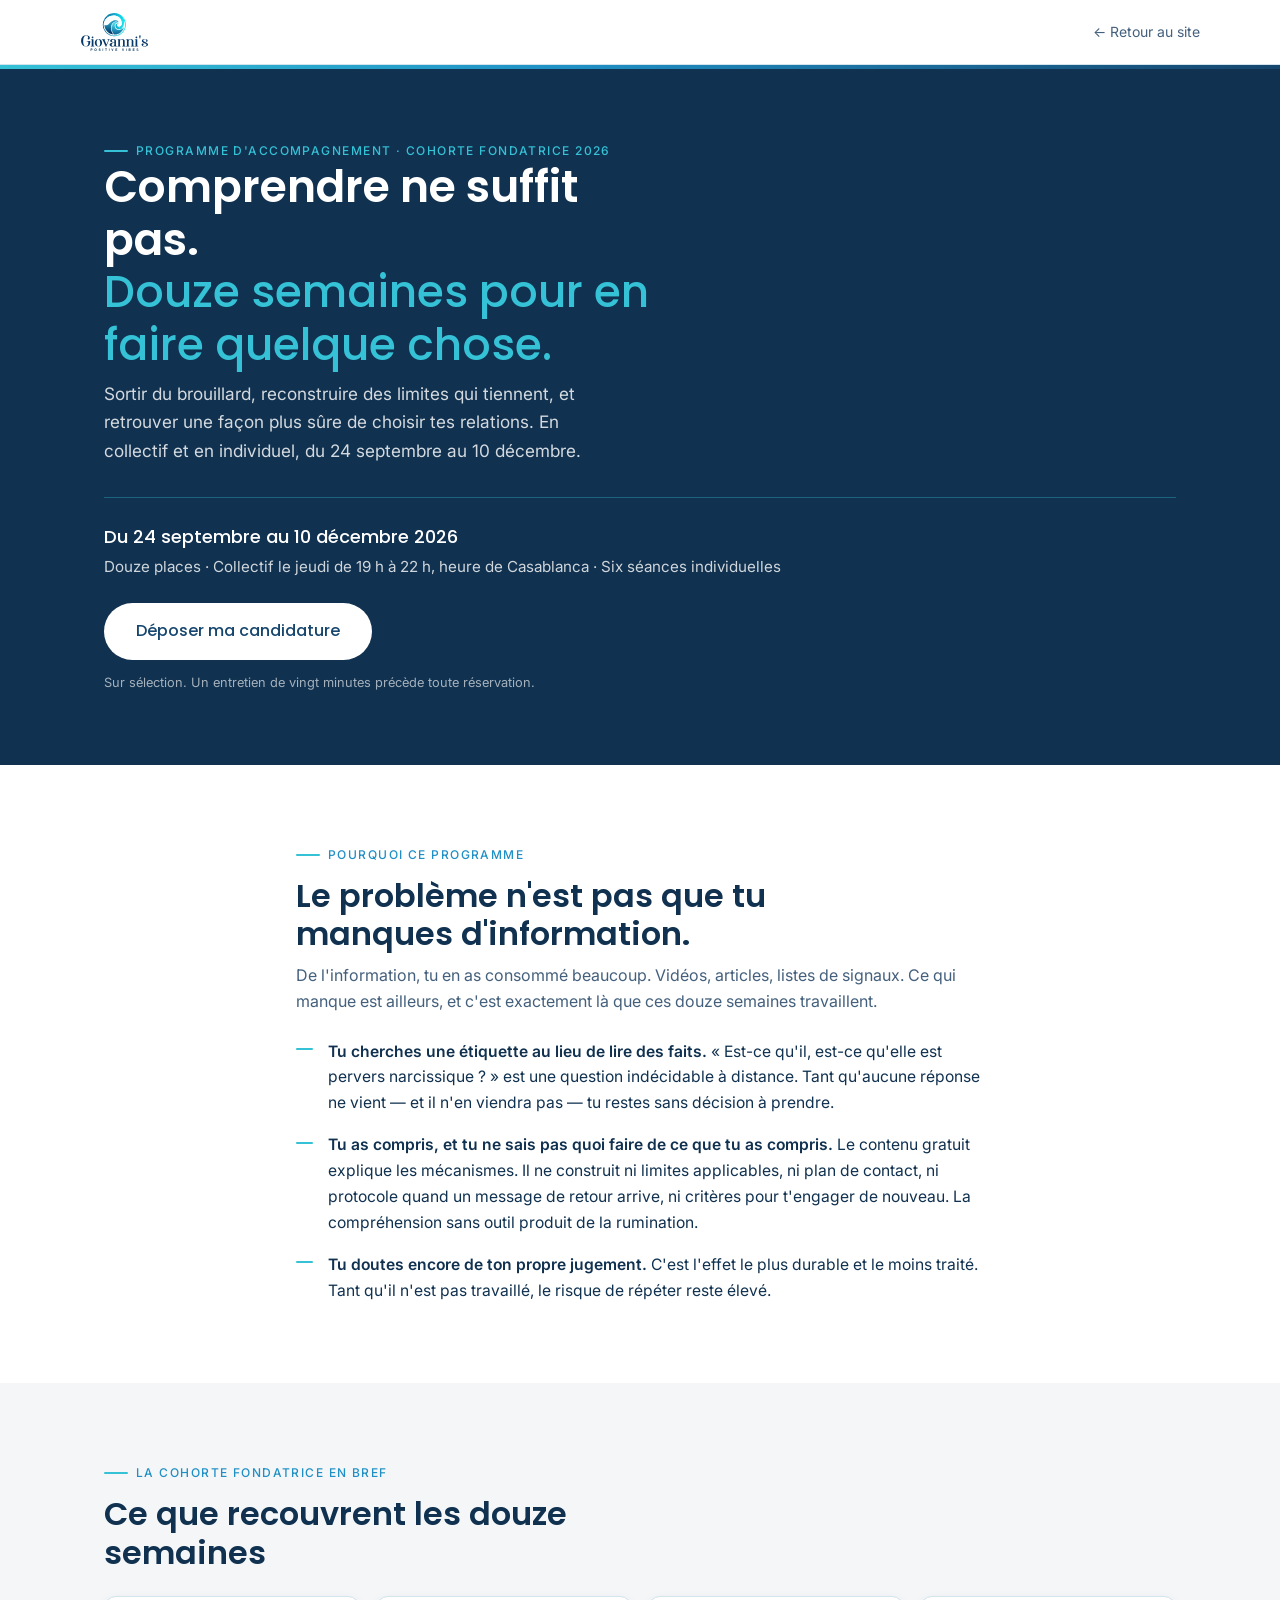
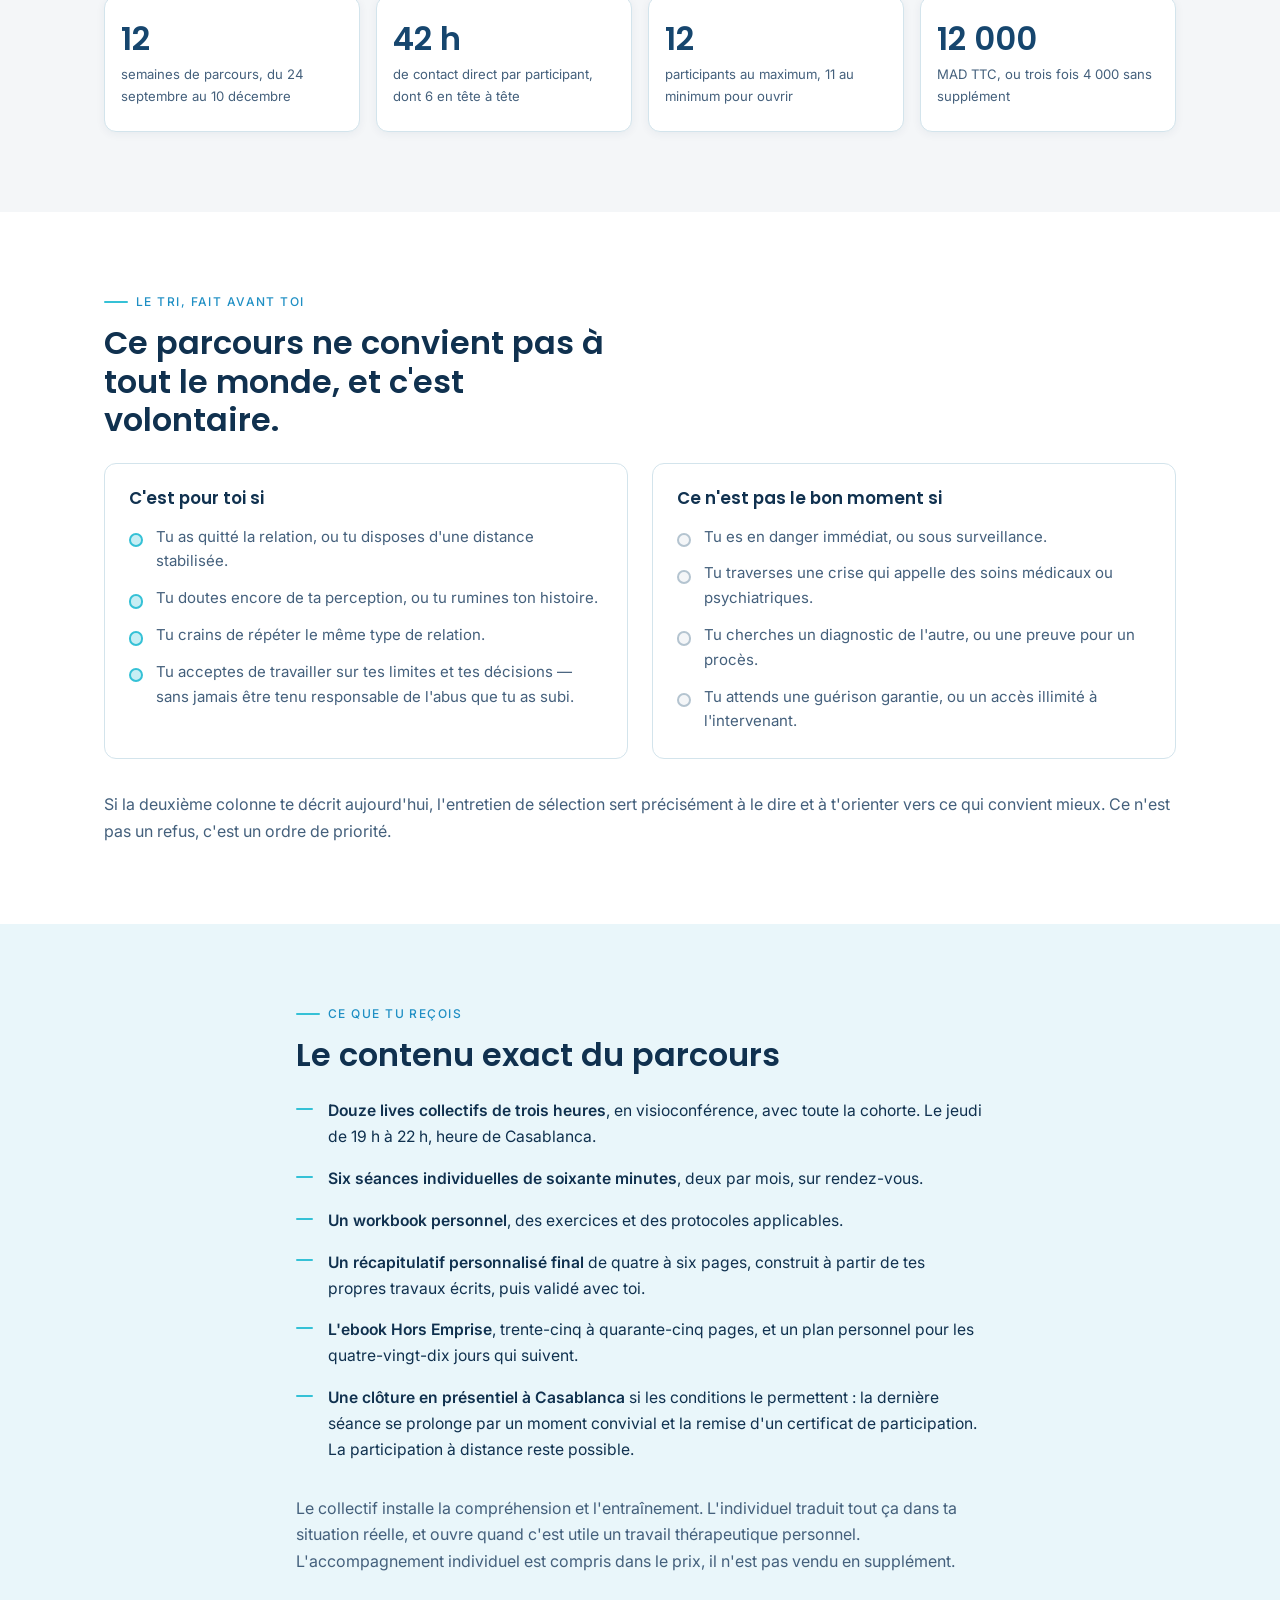
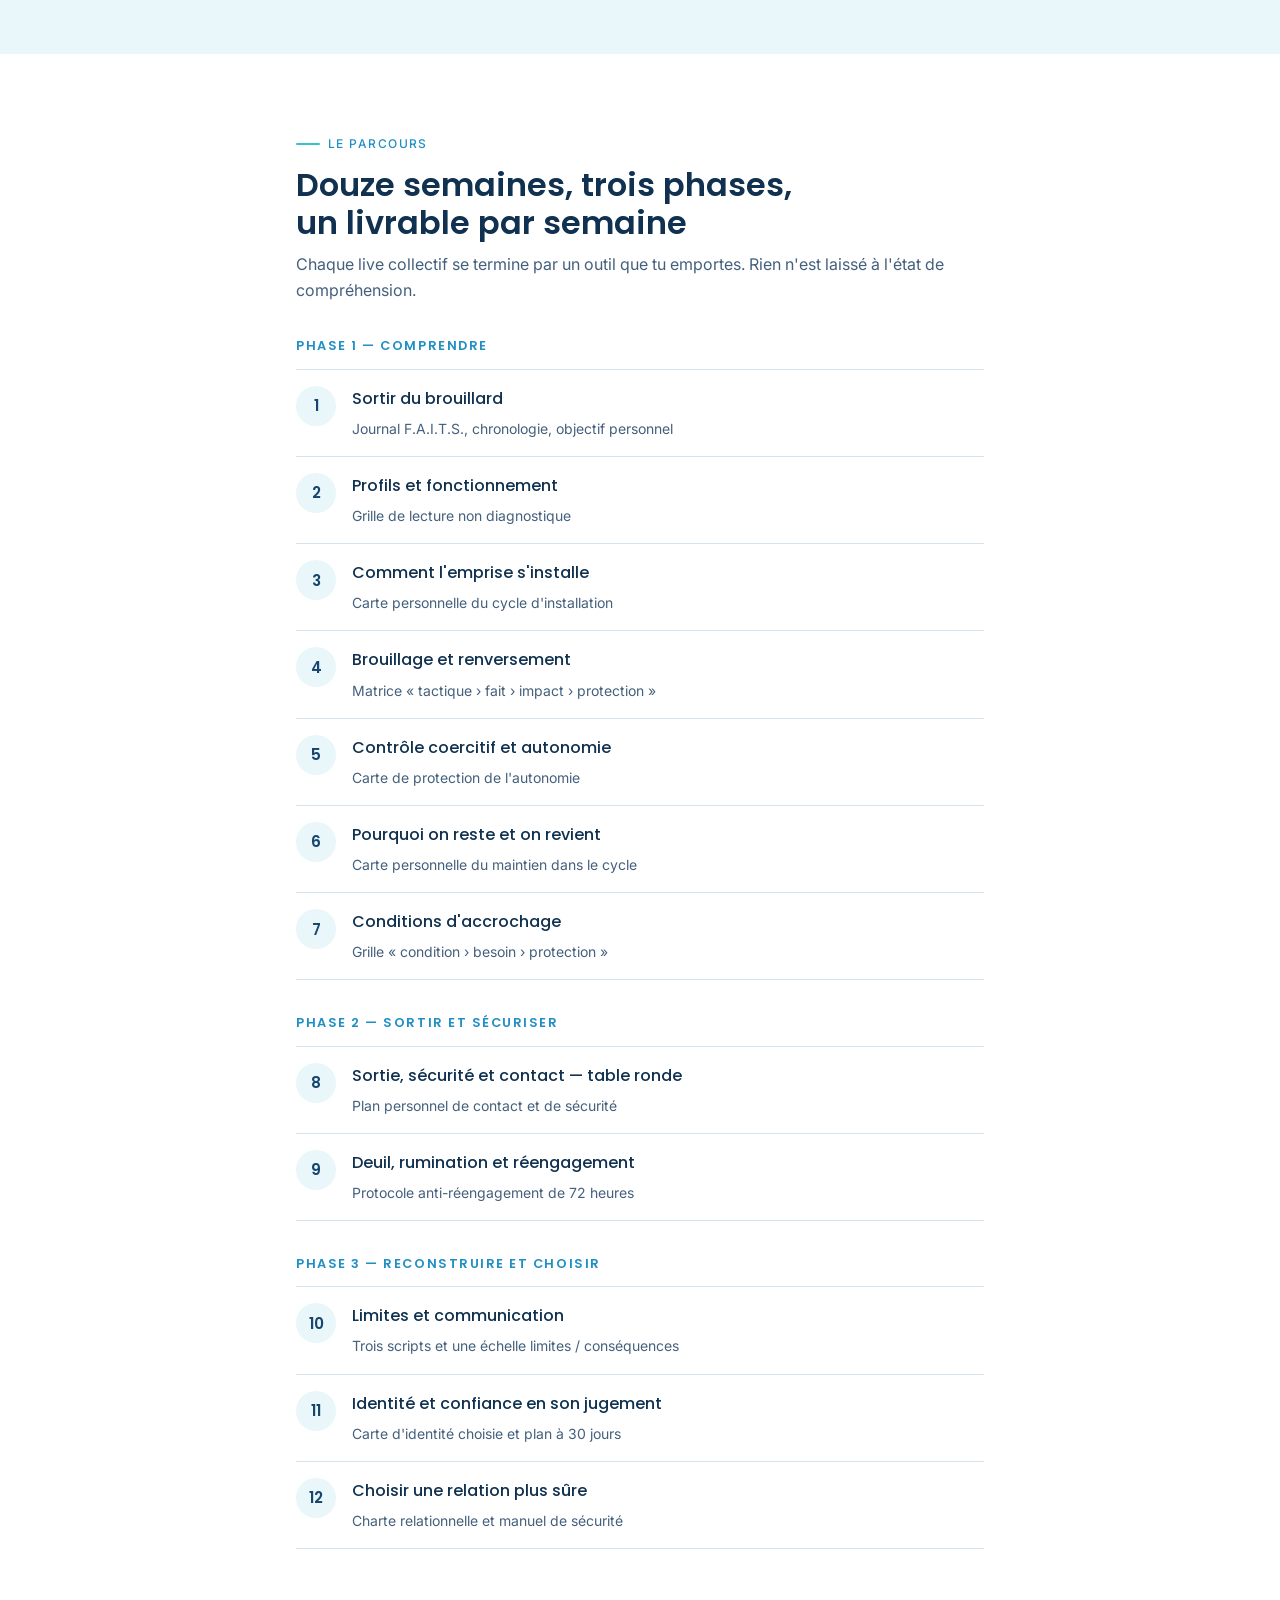
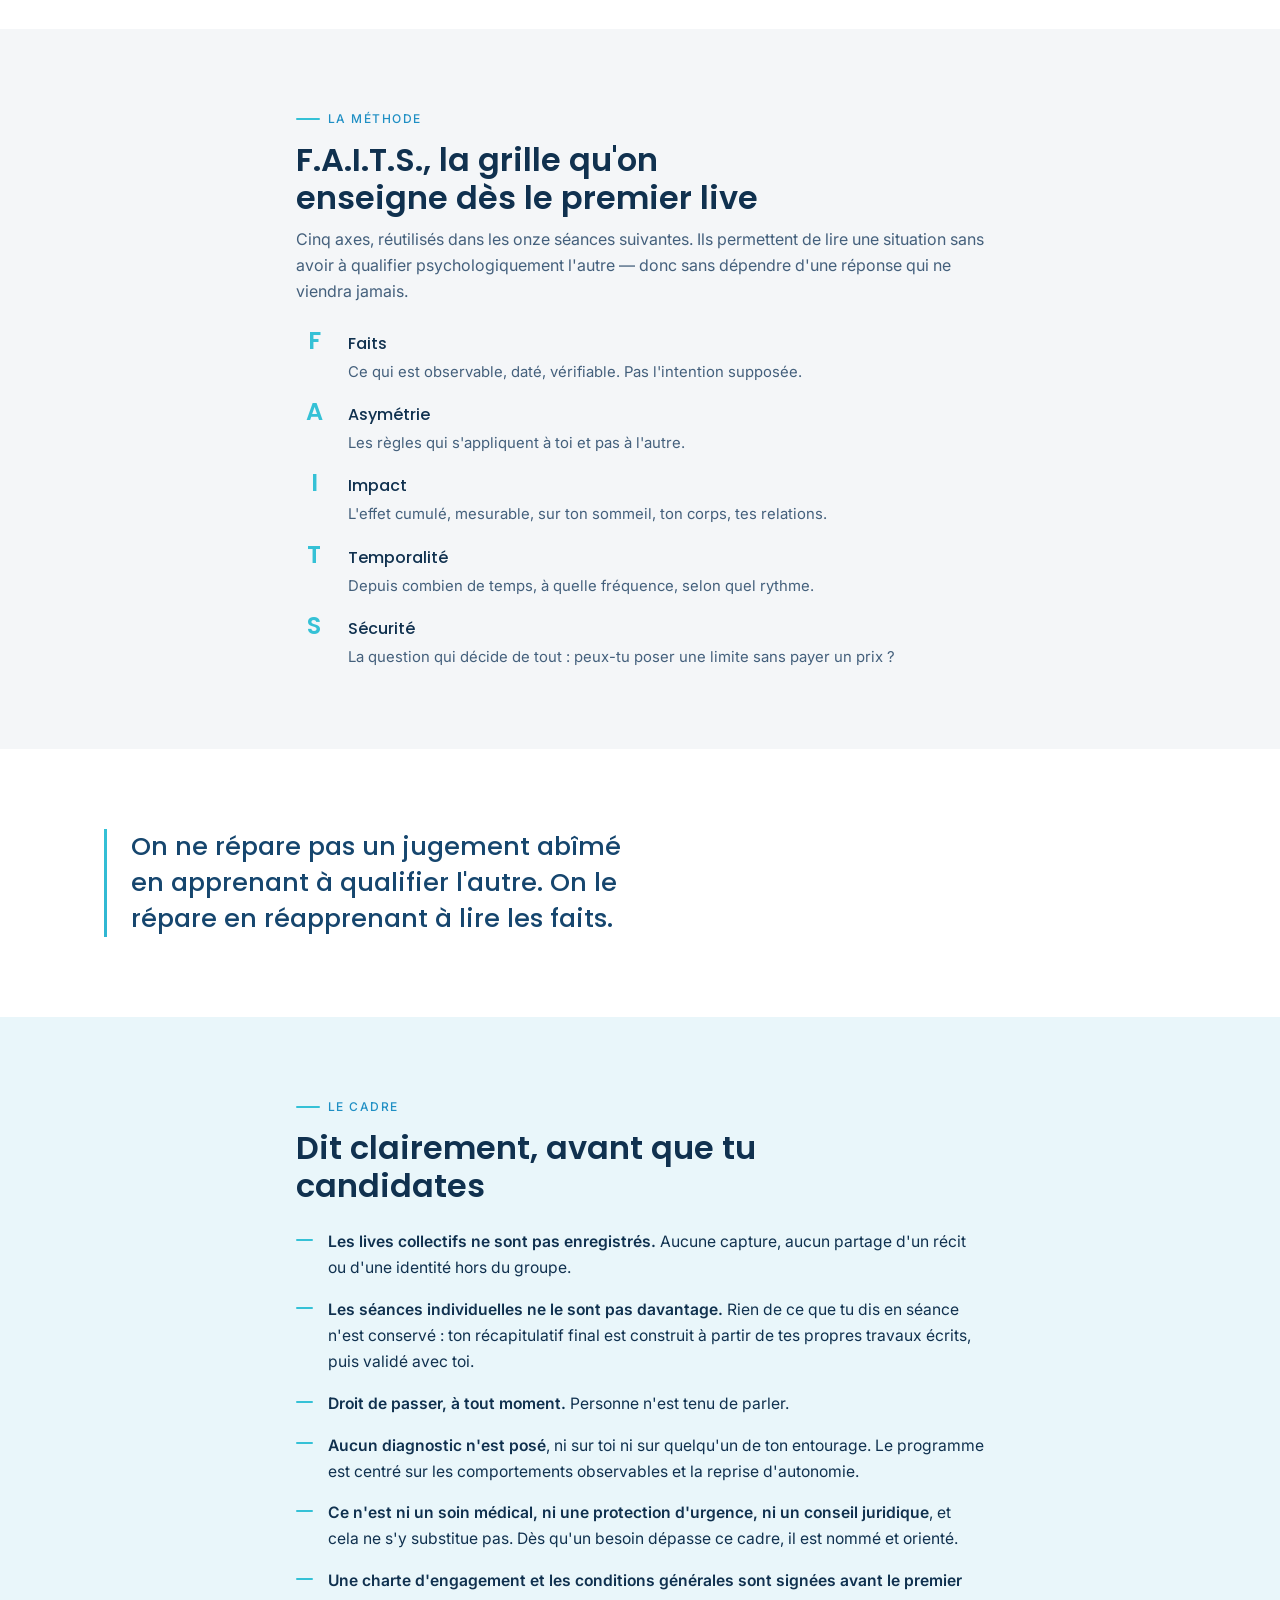
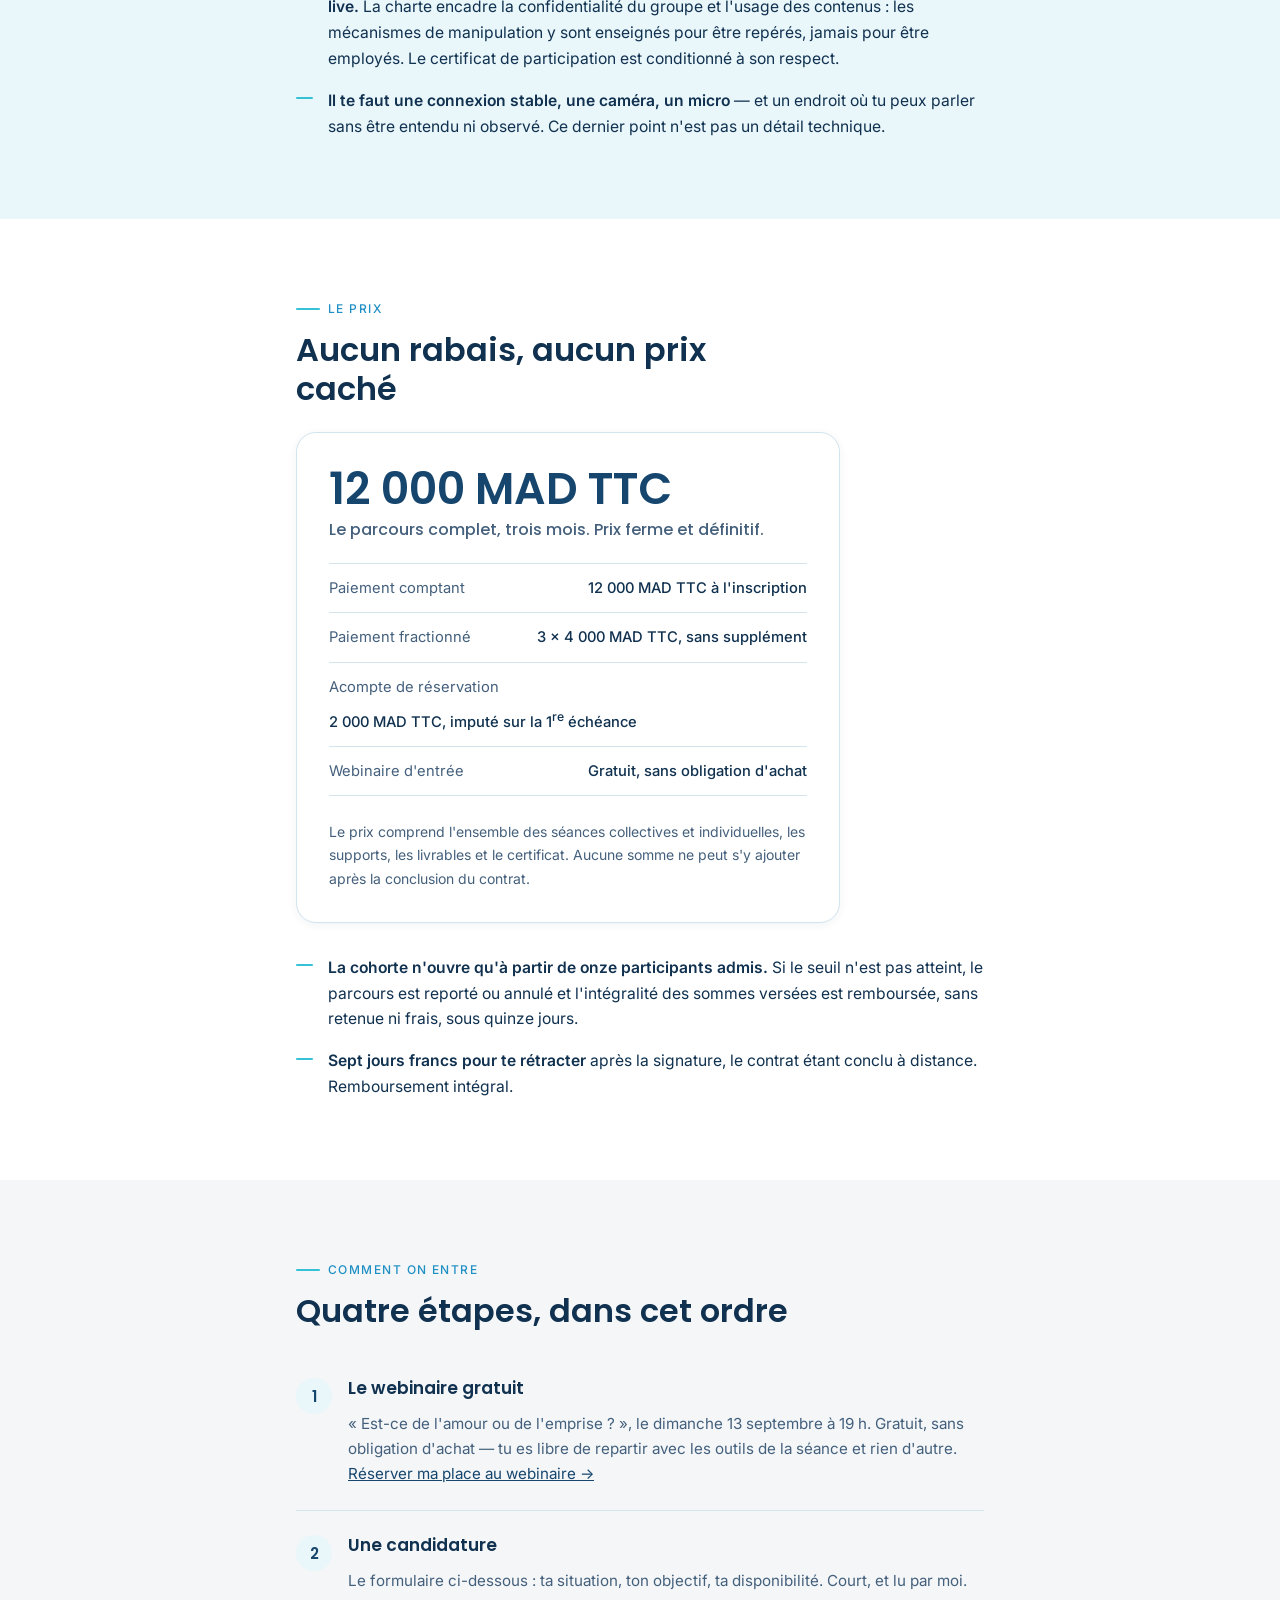
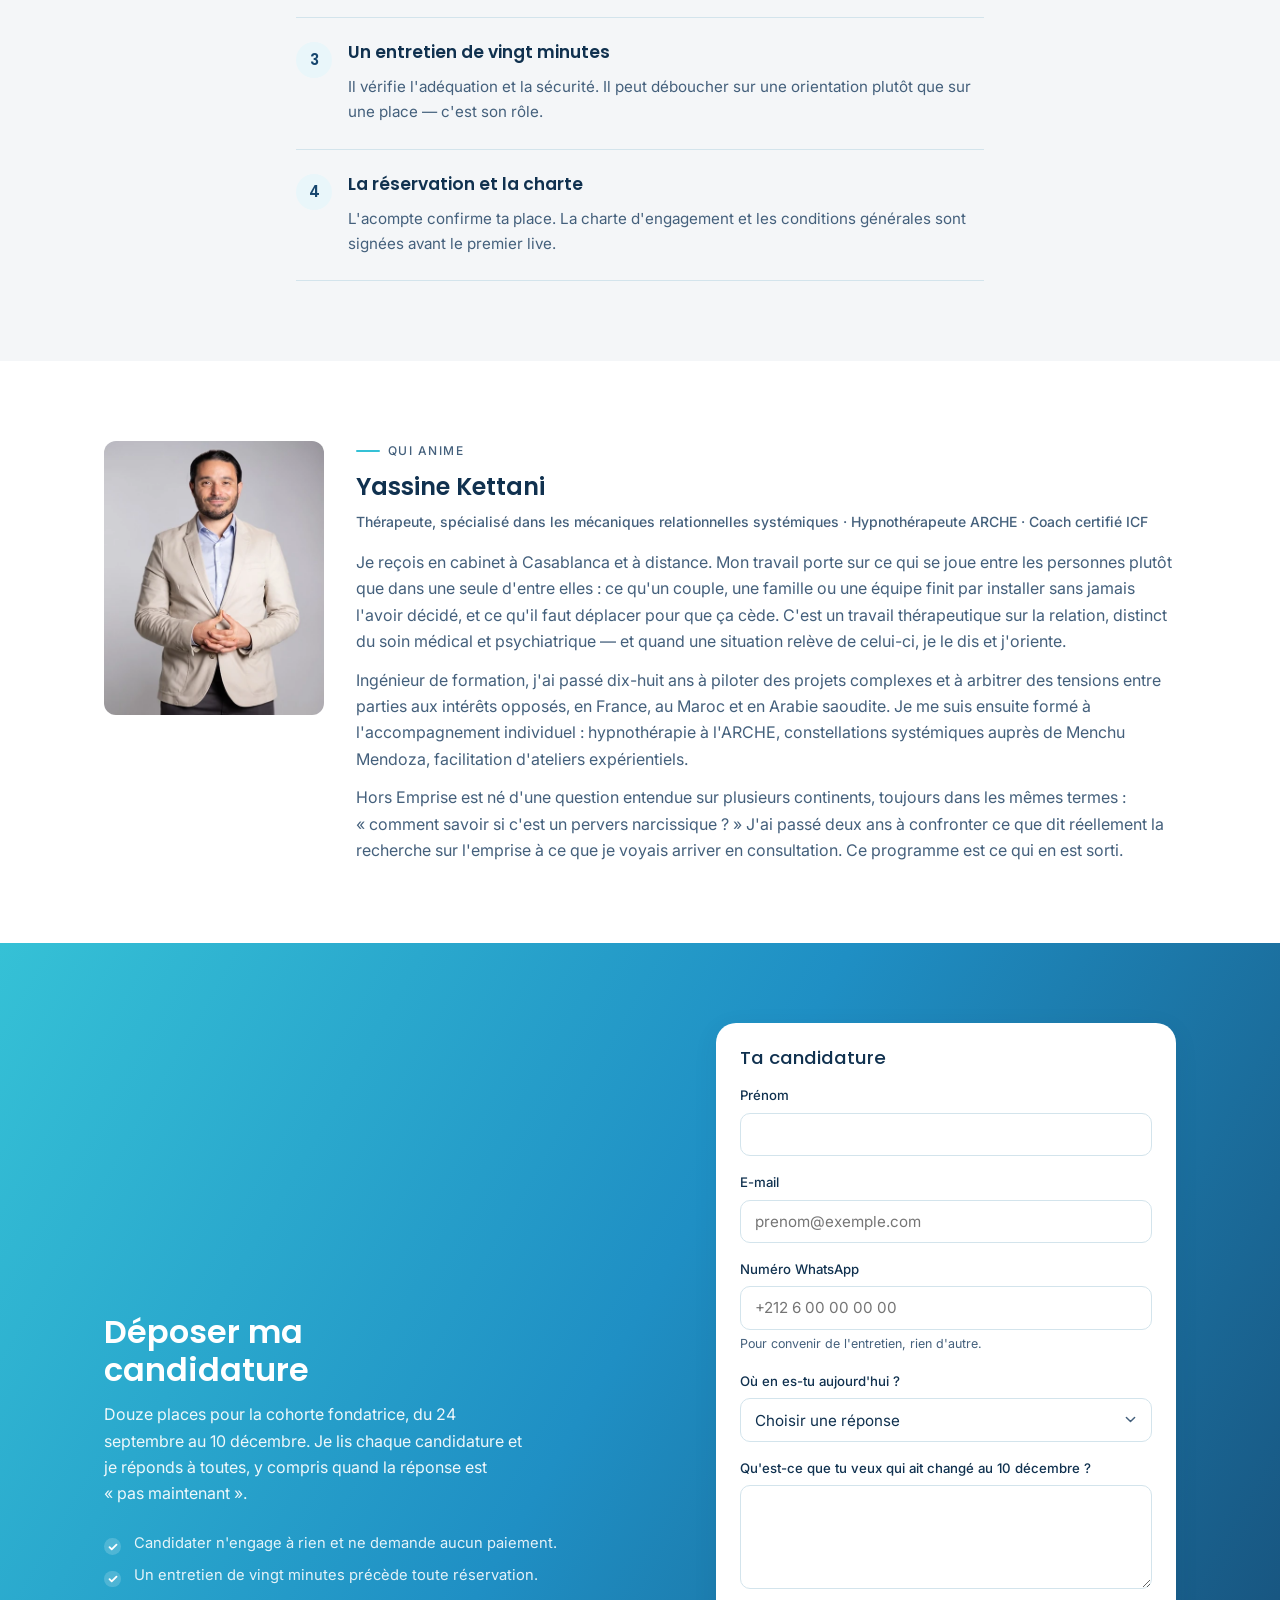
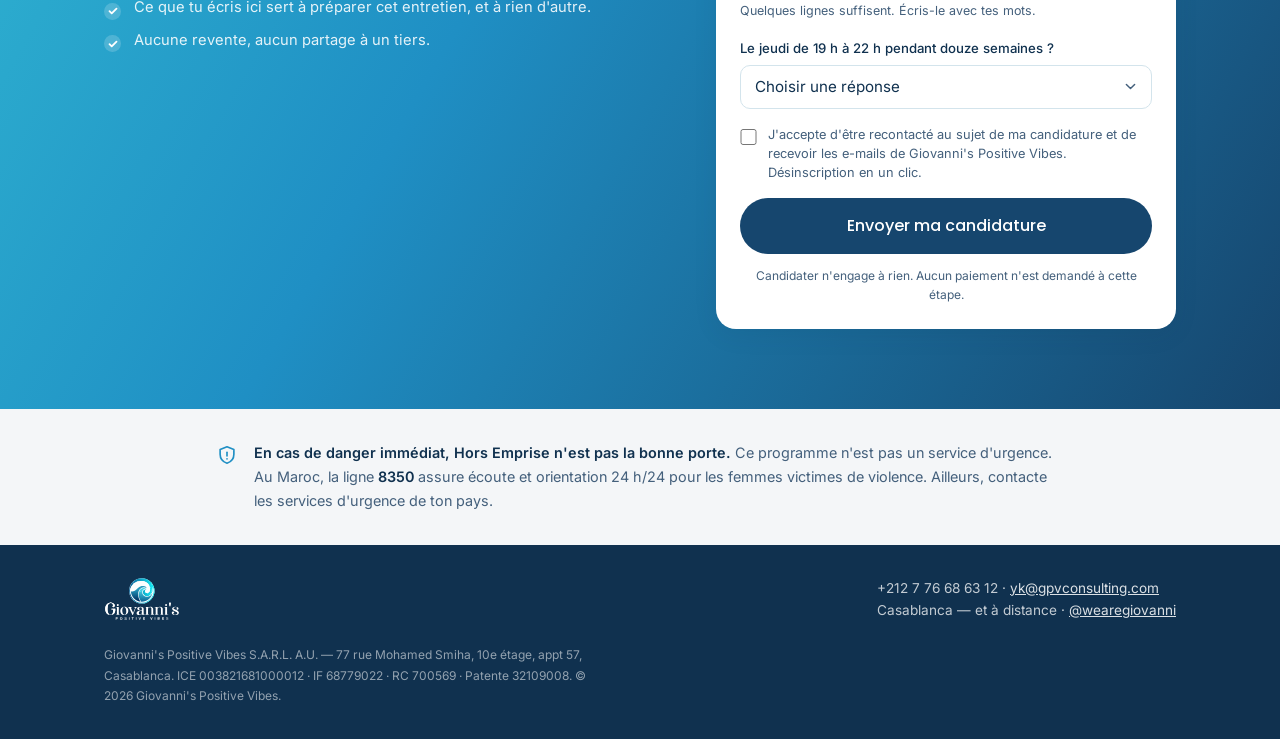
==== site/programme/index.html @ 833f7c79 "Programme « Hors Emprise » : page, candidature et accusé de réception La page /webinaire annonçait «" ====
<!doctype html>
<html lang="fr">
<head>
<meta charset="utf-8">
<meta name="viewport" content="width=device-width, initial-scale=1">
<title>Hors Emprise — Programme d'accompagnement, cohorte fondatrice 2026 · Giovanni's Positive Vibes</title>
<meta name="description" content="Douze semaines pour sortir du brouillard, reconstruire tes limites et retrouver une façon plus sûre de choisir tes relations. Du 24 septembre au 10 décembre 2026, douze places, sur candidature.">
<meta name="robots" content="index, follow">
<meta property="og:type" content="website">
<meta property="og:title" content="Hors Emprise — Programme d'accompagnement, cohorte fondatrice 2026">
<meta property="og:description" content="Douze semaines pour sortir du brouillard, reconstruire tes limites et retrouver une façon plus sûre de choisir tes relations. Douze places, sur candidature.">
<meta property="og:locale" content="fr_FR">
<link rel="icon" href="../img/logo-gpv.svg">
<link rel="preconnect" href="https://fonts.googleapis.com">
<link rel="preconnect" href="https://fonts.gstatic.com" crossorigin>
<link href="https://fonts.googleapis.com/css2?family=Inter:wght@400;500;600&family=Poppins:wght@400;500;600&display=swap" rel="stylesheet">
<link rel="stylesheet" href="../css/tokens.css">
<link rel="stylesheet" href="programme.css">
</head>
<body>

<!-- ═══════════ BARRE ═══════════ -->
<header class="barre">
  <div class="conteneur barre-int">
    <a href="../" aria-label="Giovanni's Positive Vibes — accueil"><img src="../img/logo-gpv.svg" alt="Giovanni's Positive Vibes"></a>
    <a class="retour" href="../">← Retour au site</a>
  </div>
</header>

<!-- ═══════════ HERO ═══════════ -->
<section class="hero">
  <div class="conteneur hero-int">
    <p class="kicker" style="color:var(--gpv-accent)">Programme d'accompagnement · Cohorte fondatrice 2026</p>

    <h1>
      Comprendre ne suffit pas.
      <span class="suite">Douze semaines pour en faire quelque chose.</span>
    </h1>

    <p class="accroche">Sortir du brouillard, reconstruire des limites qui tiennent, et retrouver une façon plus sûre de choisir tes relations. En collectif et en individuel, du 24&nbsp;septembre au 10&nbsp;décembre.</p>

    <div class="quand">
      <b>Du 24 septembre au 10 décembre 2026</b>
      Douze places · Collectif le jeudi de 19&nbsp;h à 22&nbsp;h, heure de Casablanca · Six séances individuelles
    </div>

    <a class="btn btn--inverse" href="#candidature">Déposer ma candidature</a>
    <p class="mention">Sur sélection. Un entretien de vingt minutes précède toute réservation.</p>
  </div>
</section>

<!-- ═══════════ LE MANQUE ═══════════ -->
<section class="section">
  <div class="conteneur mesure">
    <p class="kicker">Pourquoi ce programme</p>
    <h2>Le problème n'est pas que tu manques d'information.</h2>
    <p class="chapo">De l'information, tu en as consommé beaucoup. Vidéos, articles, listes de signaux. Ce qui manque est ailleurs, et c'est exactement là que ces douze semaines travaillent.</p>
    <ul class="cadre-liste">
      <li><strong>Tu cherches une étiquette au lieu de lire des faits.</strong> «&nbsp;Est-ce qu'il, est-ce qu'elle est pervers narcissique&nbsp;?&nbsp;» est une question indécidable à distance. Tant qu'aucune réponse ne vient — et il n'en viendra pas — tu restes sans décision à prendre.</li>
      <li><strong>Tu as compris, et tu ne sais pas quoi faire de ce que tu as compris.</strong> Le contenu gratuit explique les mécanismes. Il ne construit ni limites applicables, ni plan de contact, ni protocole quand un message de retour arrive, ni critères pour t'engager de nouveau. La compréhension sans outil produit de la rumination.</li>
      <li><strong>Tu doutes encore de ton propre jugement.</strong> C'est l'effet le plus durable et le moins traité. Tant qu'il n'est pas travaillé, le risque de répéter reste élevé.</li>
    </ul>
  </div>
</section>

<!-- ═══════════ CHIFFRES ═══════════ -->
<section class="section section--neutre">
  <div class="conteneur">
    <p class="kicker">La cohorte fondatrice en bref</p>
    <h2>Ce que recouvrent les douze semaines</h2>
    <ul class="chiffres">
      <li><b>12</b><span>semaines de parcours, du 24 septembre au 10 décembre</span></li>
      <li><b>42 h</b><span>de contact direct par participant, dont 6 en tête à tête</span></li>
      <li><b>12</b><span>participants au maximum, 11 au minimum pour ouvrir</span></li>
      <li><b>12 000</b><span>MAD TTC, ou trois fois 4 000 sans supplément</span></li>
    </ul>
  </div>
</section>

<!-- ═══════════ POUR QUI ═══════════ -->
<section class="section">
  <div class="conteneur">
    <p class="kicker">Le tri, fait avant toi</p>
    <h2>Ce parcours ne convient pas à tout le monde, et c'est volontaire.</h2>
    <div class="tri">
      <div class="tri--oui">
        <h3>C'est pour toi si</h3>
        <ul>
          <li>Tu as quitté la relation, ou tu disposes d'une distance stabilisée.</li>
          <li>Tu doutes encore de ta perception, ou tu rumines ton histoire.</li>
          <li>Tu crains de répéter le même type de relation.</li>
          <li>Tu acceptes de travailler sur tes limites et tes décisions — sans jamais être tenu responsable de l'abus que tu as subi.</li>
        </ul>
      </div>
      <div class="tri--non">
        <h3>Ce n'est pas le bon moment si</h3>
        <ul>
          <li>Tu es en danger immédiat, ou sous surveillance.</li>
          <li>Tu traverses une crise qui appelle des soins médicaux ou psychiatriques.</li>
          <li>Tu cherches un diagnostic de l'autre, ou une preuve pour un procès.</li>
          <li>Tu attends une guérison garantie, ou un accès illimité à l'intervenant.</li>
        </ul>
      </div>
    </div>
    <p class="chapo" style="margin-top:var(--gpv-e-8); margin-bottom:0">Si la deuxième colonne te décrit aujourd'hui, l'entretien de sélection sert précisément à le dire et à t'orienter vers ce qui convient mieux. Ce n'est pas un refus, c'est un ordre de priorité.</p>
  </div>
</section>

<!-- ═══════════ CE QUE TU REÇOIS ═══════════ -->
<section class="section section--doux">
  <div class="conteneur mesure">
    <p class="kicker">Ce que tu reçois</p>
    <h2>Le contenu exact du parcours</h2>
    <ul class="cadre-liste">
      <li><strong>Douze lives collectifs de trois heures</strong>, en visioconférence, avec toute la cohorte. Le jeudi de 19&nbsp;h à 22&nbsp;h, heure de Casablanca.</li>
      <li><strong>Six séances individuelles de soixante minutes</strong>, deux par mois, sur rendez-vous.</li>
      <li><strong>Un workbook personnel</strong>, des exercices et des protocoles applicables.</li>
      <li><strong>Un récapitulatif personnalisé final</strong> de quatre à six pages, construit à partir de tes propres travaux écrits, puis validé avec toi.</li>
      <li><strong>L'ebook Hors Emprise</strong>, trente-cinq à quarante-cinq pages, et un plan personnel pour les quatre-vingt-dix jours qui suivent.</li>
      <li><strong>Une clôture en présentiel à Casablanca</strong> si les conditions le permettent&nbsp;: la dernière séance se prolonge par un moment convivial et la remise d'un certificat de participation. La participation à distance reste possible.</li>
    </ul>
    <p class="chapo" style="margin-top:var(--gpv-e-8); margin-bottom:0">Le collectif installe la compréhension et l'entraînement. L'individuel traduit tout ça dans ta situation réelle, et ouvre quand c'est utile un travail thérapeutique personnel. L'accompagnement individuel est compris dans le prix, il n'est pas vendu en supplément.</p>
  </div>
</section>

<!-- ═══════════ LE PARCOURS ═══════════ -->
<section class="section">
  <div class="conteneur mesure">
    <p class="kicker">Le parcours</p>
    <h2>Douze semaines, trois phases, un livrable par semaine</h2>
    <p class="chapo">Chaque live collectif se termine par un outil que tu emportes. Rien n'est laissé à l'état de compréhension.</p>

    <p class="phase">Phase 1 — Comprendre</p>
    <ul class="semaines">
      <li><span class="num">1</span><span class="titre">Sortir du brouillard</span><span class="livrable">Journal F.A.I.T.S., chronologie, objectif personnel</span></li>
      <li><span class="num">2</span><span class="titre">Profils et fonctionnement</span><span class="livrable">Grille de lecture non diagnostique</span></li>
      <li><span class="num">3</span><span class="titre">Comment l'emprise s'installe</span><span class="livrable">Carte personnelle du cycle d'installation</span></li>
      <li><span class="num">4</span><span class="titre">Brouillage et renversement</span><span class="livrable">Matrice «&nbsp;tactique › fait › impact › protection&nbsp;»</span></li>
      <li><span class="num">5</span><span class="titre">Contrôle coercitif et autonomie</span><span class="livrable">Carte de protection de l'autonomie</span></li>
      <li><span class="num">6</span><span class="titre">Pourquoi on reste et on revient</span><span class="livrable">Carte personnelle du maintien dans le cycle</span></li>
      <li><span class="num">7</span><span class="titre">Conditions d'accrochage</span><span class="livrable">Grille «&nbsp;condition › besoin › protection&nbsp;»</span></li>
    </ul>

    <p class="phase">Phase 2 — Sortir et sécuriser</p>
    <ul class="semaines">
      <li><span class="num">8</span><span class="titre">Sortie, sécurité et contact — table ronde</span><span class="livrable">Plan personnel de contact et de sécurité</span></li>
      <li><span class="num">9</span><span class="titre">Deuil, rumination et réengagement</span><span class="livrable">Protocole anti-réengagement de 72 heures</span></li>
    </ul>

    <p class="phase">Phase 3 — Reconstruire et choisir</p>
    <ul class="semaines">
      <li><span class="num">10</span><span class="titre">Limites et communication</span><span class="livrable">Trois scripts et une échelle limites / conséquences</span></li>
      <li><span class="num">11</span><span class="titre">Identité et confiance en son jugement</span><span class="livrable">Carte d'identité choisie et plan à 30 jours</span></li>
      <li><span class="num">12</span><span class="titre">Choisir une relation plus sûre</span><span class="livrable">Charte relationnelle et manuel de sécurité</span></li>
    </ul>
  </div>
</section>

<!-- ═══════════ F.A.I.T.S. ═══════════ -->
<section class="section section--neutre">
  <div class="conteneur mesure">
    <p class="kicker">La méthode</p>
    <h2>F.A.I.T.S., la grille qu'on enseigne dès le premier live</h2>
    <p class="chapo">Cinq axes, réutilisés dans les onze séances suivantes. Ils permettent de lire une situation sans avoir à qualifier psychologiquement l'autre — donc sans dépendre d'une réponse qui ne viendra jamais.</p>
    <ul class="faits">
      <li><span class="lettre" aria-hidden="true">F</span><div><b>Faits</b><p>Ce qui est observable, daté, vérifiable. Pas l'intention supposée.</p></div></li>
      <li><span class="lettre" aria-hidden="true">A</span><div><b>Asymétrie</b><p>Les règles qui s'appliquent à toi et pas à l'autre.</p></div></li>
      <li><span class="lettre" aria-hidden="true">I</span><div><b>Impact</b><p>L'effet cumulé, mesurable, sur ton sommeil, ton corps, tes relations.</p></div></li>
      <li><span class="lettre" aria-hidden="true">T</span><div><b>Temporalité</b><p>Depuis combien de temps, à quelle fréquence, selon quel rythme.</p></div></li>
      <li><span class="lettre" aria-hidden="true">S</span><div><b>Sécurité</b><p>La question qui décide de tout&nbsp;: peux-tu poser une limite sans payer un prix&nbsp;?</p></div></li>
    </ul>
  </div>
</section>

<!-- ═══════════ CITATION ═══════════ -->
<section class="section">
  <div class="conteneur">
    <p class="citation">On ne répare pas un jugement abîmé en apprenant à qualifier l'autre. On le répare en réapprenant à lire les faits.</p>
  </div>
</section>

<!-- ═══════════ LE CADRE ═══════════ -->
<section class="section section--doux">
  <div class="conteneur mesure">
    <p class="kicker">Le cadre</p>
    <h2>Dit clairement, avant que tu candidates</h2>
    <ul class="cadre-liste">
      <li><strong>Les lives collectifs ne sont pas enregistrés.</strong> Aucune capture, aucun partage d'un récit ou d'une identité hors du groupe.</li>
      <li><strong>Les séances individuelles ne le sont pas davantage.</strong> Rien de ce que tu dis en séance n'est conservé&nbsp;: ton récapitulatif final est construit à partir de tes propres travaux écrits, puis validé avec toi.</li>
      <li><strong>Droit de passer, à tout moment.</strong> Personne n'est tenu de parler.</li>
      <li><strong>Aucun diagnostic n'est posé</strong>, ni sur toi ni sur quelqu'un de ton entourage. Le programme est centré sur les comportements observables et la reprise d'autonomie.</li>
      <li><strong>Ce n'est ni un soin médical, ni une protection d'urgence, ni un conseil juridique</strong>, et cela ne s'y substitue pas. Dès qu'un besoin dépasse ce cadre, il est nommé et orienté.</li>
      <li><strong>Une charte d'engagement et les conditions générales sont signées avant le premier live.</strong> La charte encadre la confidentialité du groupe et l'usage des contenus&nbsp;: les mécanismes de manipulation y sont enseignés pour être repérés, jamais pour être employés. Le certificat de participation est conditionné à son respect.</li>
      <li><strong>Il te faut une connexion stable, une caméra, un micro</strong> — et un endroit où tu peux parler sans être entendu ni observé. Ce dernier point n'est pas un détail technique.</li>
    </ul>
  </div>
</section>

<!-- ═══════════ PRIX ═══════════ -->
<section class="section">
  <div class="conteneur mesure">
    <p class="kicker">Le prix</p>
    <h2>Aucun rabais, aucun prix caché</h2>
    <div class="prix">
      <p class="montant">12 000 MAD TTC<span>Le parcours complet, trois mois. Prix ferme et définitif.</span></p>
      <dl>
        <div><dt>Paiement comptant</dt><dd>12 000 MAD TTC à l'inscription</dd></div>
        <div><dt>Paiement fractionné</dt><dd>3 × 4 000 MAD TTC, sans supplément</dd></div>
        <div><dt>Acompte de réservation</dt><dd>2 000 MAD TTC, imputé sur la 1<sup>re</sup> échéance</dd></div>
        <div><dt>Webinaire d'entrée</dt><dd>Gratuit, sans obligation d'achat</dd></div>
      </dl>
      <p class="apres-prix">Le prix comprend l'ensemble des séances collectives et individuelles, les supports, les livrables et le certificat. Aucune somme ne peut s'y ajouter après la conclusion du contrat.</p>
    </div>
    <ul class="cadre-liste" style="margin-top:var(--gpv-e-8)">
      <li><strong>La cohorte n'ouvre qu'à partir de onze participants admis.</strong> Si le seuil n'est pas atteint, le parcours est reporté ou annulé et l'intégralité des sommes versées est remboursée, sans retenue ni frais, sous quinze jours.</li>
      <li><strong>Sept jours francs pour te rétracter</strong> après la signature, le contrat étant conclu à distance. Remboursement intégral.</li>
    </ul>
  </div>
</section>

<!-- ═══════════ COMMENT ON ENTRE ═══════════ -->
<section class="section section--neutre">
  <div class="conteneur mesure">
    <p class="kicker">Comment on entre</p>
    <h2>Quatre étapes, dans cet ordre</h2>
    <ul class="etapes">
      <li>
        <h3>Le webinaire gratuit</h3>
        <p>«&nbsp;Est-ce de l'amour ou de l'emprise&nbsp;?&nbsp;», le dimanche 13 septembre à 19&nbsp;h. Gratuit, sans obligation d'achat — tu es libre de repartir avec les outils de la séance et rien d'autre. <a href="../webinaire/">Réserver ma place au webinaire →</a></p>
      </li>
      <li>
        <h3>Une candidature</h3>
        <p>Le formulaire ci-dessous&nbsp;: ta situation, ton objectif, ta disponibilité. Court, et lu par moi.</p>
      </li>
      <li>
        <h3>Un entretien de vingt minutes</h3>
        <p>Il vérifie l'adéquation et la sécurité. Il peut déboucher sur une orientation plutôt que sur une place — c'est son rôle.</p>
      </li>
      <li>
        <h3>La réservation et la charte</h3>
        <p>L'acompte confirme ta place. La charte d'engagement et les conditions générales sont signées avant le premier live.</p>
      </li>
    </ul>
  </div>
</section>

<!-- ═══════════ AUTEUR ═══════════ -->
<section class="section">
  <div class="conteneur auteur">
    <picture>
      <source type="image/webp" srcset="../img/fondateur.webp 1x, ../img/fondateur@2x.webp 2x">
      <img src="../img/fondateur.jpg" width="940" height="1170" alt="Portrait de Yassine Kettani, fondateur de Giovanni's Positive Vibes" loading="lazy" decoding="async">
    </picture>
    <div class="txt">
      <p class="kicker">Qui anime</p>
      <h2 style="font-size:var(--gpv-taille-h3); margin:var(--gpv-e-3) 0 0">Yassine Kettani</h2>
      <p class="role">Thérapeute, spécialisé dans les mécaniques relationnelles systémiques · Hypnothérapeute ARCHE · Coach certifié ICF</p>
      <p>Je reçois en cabinet à Casablanca et à distance. Mon travail porte sur ce qui se joue entre les personnes plutôt que dans une seule d'entre elles&nbsp;: ce qu'un couple, une famille ou une équipe finit par installer sans jamais l'avoir décidé, et ce qu'il faut déplacer pour que ça cède. C'est un travail thérapeutique sur la relation, distinct du soin médical et psychiatrique — et quand une situation relève de celui-ci, je le dis et j'oriente.</p>
      <p>Ingénieur de formation, j'ai passé dix-huit ans à piloter des projets complexes et à arbitrer des tensions entre parties aux intérêts opposés, en France, au Maroc et en Arabie saoudite. Je me suis ensuite formé à l'accompagnement individuel&nbsp;: hypnothérapie à l'ARCHE, constellations systémiques auprès de Menchu Mendoza, facilitation d'ateliers expérientiels.</p>
      <p>Hors Emprise est né d'une question entendue sur plusieurs continents, toujours dans les mêmes termes&nbsp;: «&nbsp;comment savoir si c'est un pervers narcissique&nbsp;?&nbsp;» J'ai passé deux ans à confronter ce que dit réellement la recherche sur l'emprise à ce que je voyais arriver en consultation. Ce programme est ce qui en est sorti.</p>
    </div>
  </div>
</section>

<!-- ═══════════ CANDIDATURE ═══════════ -->
<section class="section candidature" id="candidature">
  <div class="conteneur candidature-int">
    <div>
      <h2>Déposer ma candidature</h2>
      <p class="intro">Douze places pour la cohorte fondatrice, du 24 septembre au 10 décembre. Je lis chaque candidature et je réponds à toutes, y compris quand la réponse est «&nbsp;pas maintenant&nbsp;».</p>
      <ul class="rappels">
        <li>Candidater n'engage à rien et ne demande aucun paiement.</li>
        <li>Un entretien de vingt minutes précède toute réservation.</li>
        <li>Ce que tu écris ici sert à préparer cet entretien, et à rien d'autre.</li>
        <li>Aucune revente, aucun partage à un tiers.</li>
      </ul>
    </div>

    <div class="bloc-form">
      <h3>Ta candidature</h3>
      <form id="form-candidature" novalidate>
        <div class="erreur-globale" role="alert"></div>

        <div class="champ">
          <label for="prenom">Prénom</label>
          <input type="text" id="prenom" name="prenom" autocomplete="given-name" required>
          <p class="erreur-champ" data-pour="prenom"></p>
        </div>

        <div class="champ">
          <label for="email">E-mail</label>
          <input type="email" id="email" name="email" autocomplete="email" inputmode="email" placeholder="prenom@exemple.com" required>
          <p class="erreur-champ" data-pour="email"></p>
        </div>

        <div class="champ">
          <label for="whatsapp">Numéro WhatsApp</label>
          <input type="tel" id="whatsapp" name="whatsapp" autocomplete="tel" inputmode="tel" placeholder="+212 6 00 00 00 00" required>
          <p class="aide">Pour convenir de l'entretien, rien d'autre.</p>
          <p class="erreur-champ" data-pour="whatsapp"></p>
        </div>

        <div class="champ">
          <label for="situation">Où en es-tu aujourd'hui&nbsp;?</label>
          <select id="situation" name="situation" required>
            <option value="">Choisir une réponse</option>
            <option>J'ai quitté la relation récemment</option>
            <option>J'en suis sorti depuis un moment, ça reste présent</option>
            <option>Je suis encore dans la relation</option>
            <option>C'est un proche qui est concerné</option>
            <option>Je suis professionnel de l'accompagnement</option>
          </select>
          <p class="erreur-champ" data-pour="situation"></p>
        </div>

        <div class="champ">
          <label for="objectif">Qu'est-ce que tu veux qui ait changé au 10 décembre&nbsp;?</label>
          <textarea id="objectif" name="objectif" maxlength="1200" required></textarea>
          <p class="aide">Quelques lignes suffisent. Écris-le avec tes mots.</p>
          <p class="compteur" id="compteur-objectif" aria-live="polite"></p>
          <p class="erreur-champ" data-pour="objectif"></p>
        </div>

        <div class="champ">
          <label for="disponibilite">Le jeudi de 19&nbsp;h à 22&nbsp;h pendant douze semaines&nbsp;?</label>
          <select id="disponibilite" name="disponibilite" required>
            <option value="">Choisir une réponse</option>
            <option>Oui, je peux tenir ce créneau</option>
            <option>Oui, sauf une ou deux séances</option>
            <option>Je ne sais pas encore, j'en parle à l'entretien</option>
            <option>Non, ce créneau ne me convient pas</option>
          </select>
          <p class="erreur-champ" data-pour="disponibilite"></p>
        </div>

        <div class="leurre" aria-hidden="true">
          <label for="site">Ne remplissez pas ce champ</label>
          <input type="text" id="site" name="site" tabindex="-1" autocomplete="off">
        </div>

        <div class="consentement">
          <input type="checkbox" id="consentement" name="consentement" required>
          <label for="consentement">J'accepte d'être recontacté au sujet de ma candidature et de recevoir les e-mails de Giovanni's Positive Vibes. Désinscription en un clic.</label>
        </div>
        <p class="erreur-champ" data-pour="consentement"></p>

        <button type="submit" class="btn">
          <span class="rouet" aria-hidden="true"></span>
          <span class="libelle">Envoyer ma candidature</span>
        </button>
        <p class="mention-form">Candidater n'engage à rien. Aucun paiement n'est demandé à cette étape.</p>
      </form>
    </div>
  </div>
</section>

<!-- ═══════════ SÉCURITÉ ═══════════ -->
<section class="securite">
  <div class="conteneur">
    <svg width="22" height="22" viewBox="0 0 24 24" fill="none" stroke="currentColor" stroke-width="1.8" stroke-linecap="round" stroke-linejoin="round" aria-hidden="true"><path d="M12 3l7.5 3v5.2c0 4.3-3 8.3-7.5 9.8-4.5-1.5-7.5-5.5-7.5-9.8V6z"/><path d="M12 9v4"/><path d="M12 16.2v.1"/></svg>
    <p>
      <strong>En cas de danger immédiat, Hors Emprise n'est pas la bonne porte.</strong> Ce programme n'est pas un service d'urgence.
      Au Maroc, la ligne <strong>8350</strong> assure écoute et orientation 24&nbsp;h/24 pour les femmes victimes de violence.
      Ailleurs, contacte les services d'urgence de ton pays.
    </p>
  </div>
</section>

<!-- ═══════════ PIED ═══════════ -->
<footer class="pied">
  <div class="conteneur">
    <div class="pied-int">
      <img src="../img/logo-gpv-blanc.svg" alt="Giovanni's Positive Vibes">
      <div>
        +212 7 76 68 63 12 · <a href="mailto:yk@gpvconsulting.com">yk@gpvconsulting.com</a><br>
        Casablanca — et à distance · <a href="https://instagram.com/wearegiovanni">@wearegiovanni</a>
      </div>
    </div>
    <p class="legal">
      Giovanni's Positive Vibes S.A.R.L. A.U. — 77 rue Mohamed Smiha, 10e étage, appt 57, Casablanca.
      ICE 003821681000012 · IF 68779022 · RC 700569 · Patente 32109008. © 2026 Giovanni's Positive Vibes.
    </p>
  </div>
</footer>

<script>
(() => {
  'use strict';
  const POINT_API = '/api/candidature-programme';

  // Assez de chiffres pour être un numéro, sans imposer un format international.
  const TEL = /^[+()\d\s.-]{8,20}$/;
  const EMAIL = /^[^\s@]+@[^\s@]+\.[^\s@]{2,}$/;
  const OBJECTIF_MIN = 20;

  const form = document.getElementById('form-candidature');
  const compteur = document.getElementById('compteur-objectif');
  const objectif = form.objectif;

  const majCompteur = () => {
    const reste = objectif.maxLength - objectif.value.length;
    compteur.textContent = reste < 150 ? `${reste} caractères restants` : '';
  };
  objectif.addEventListener('input', majCompteur);

  const erreur = (champ, message) => {
    const cible = form.querySelector(`.erreur-champ[data-pour="${champ}"]`);
    const saisie = form.querySelector(`[name="${champ}"]`);
    if (cible) { cible.textContent = message; cible.classList.add('visible'); }
    if (saisie) saisie.setAttribute('aria-invalid', 'true');
    return false;
  };

  const nettoyer = () => {
    form.querySelectorAll('.erreur-champ').forEach(e => { e.textContent = ''; e.classList.remove('visible'); });
    form.querySelectorAll('[aria-invalid]').forEach(e => e.setAttribute('aria-invalid', 'false'));
    const globale = form.querySelector('.erreur-globale');
    globale.textContent = ''; globale.classList.remove('visible');
  };

  const erreurGlobale = (message) => {
    const globale = form.querySelector('.erreur-globale');
    globale.textContent = message; globale.classList.add('visible');
  };

  form.addEventListener('submit', async (evt) => {
    evt.preventDefault();
    if (form.classList.contains('envoi-en-cours')) return;
    nettoyer();

    const prenom = form.prenom.value.trim();
    const email = form.email.value.trim();
    const whatsapp = form.whatsapp.value.trim();
    const situation = form.situation.value;
    const texte = objectif.value.trim();
    const disponibilite = form.disponibilite.value;
    const consentement = form.consentement.checked;

    let valide = true;
    if (!prenom) valide = erreur('prenom', 'Indique ton prénom.');
    if (!EMAIL.test(email)) valide = erreur('email', 'Cette adresse e-mail semble incomplète.');
    if (!TEL.test(whatsapp)) valide = erreur('whatsapp', 'Ce numéro semble incomplet.');
    if (!situation) valide = erreur('situation', 'Choisis une réponse.');
    if (texte.length < OBJECTIF_MIN) valide = erreur('objectif', 'Quelques mots de plus : c’est ce qui prépare l’entretien.');
    if (!disponibilite) valide = erreur('disponibilite', 'Choisis une réponse.');
    if (!consentement) valide = erreur('consentement', 'Ton accord est nécessaire pour que je te recontacte.');

    if (!valide) { form.querySelector('[aria-invalid="true"]')?.focus(); return; }

    const bouton = form.querySelector('.btn');
    const libelle = bouton.querySelector('.libelle');
    bouton.disabled = true;
    form.classList.add('envoi-en-cours');
    libelle.textContent = 'Envoi…';

    try {
      const r = await fetch(POINT_API, {
        method: 'POST',
        headers: { 'Content-Type': 'application/json' },
        body: JSON.stringify({
          prenom, email, whatsapp, situation, objectif: texte, disponibilite, consentement,
          site: form.site.value,
          source: document.referrer || '',
        }),
      });
      const donnees = await r.json().catch(() => ({}));

      if (r.ok && donnees.ok) {
        location.href = donnees.mode === 'test' ? 'merci.html?mode=test' : 'merci.html';
        return;
      }

      if (donnees.champ) {
        erreur(donnees.champ, donnees.erreur || 'Cette réponse ne convient pas.');
        form.querySelector('[aria-invalid="true"]')?.focus();
      } else {
        erreurGlobale(donnees.erreur || "L'envoi n'a pas abouti. Réessaie, ou écris à yk@gpvconsulting.com.");
      }
    } catch {
      erreurGlobale("La connexion a échoué. Réessaie, ou écris à yk@gpvconsulting.com.");
    } finally {
      form.classList.remove('envoi-en-cours');
      bouton.disabled = false;
      libelle.textContent = 'Envoyer ma candidature';
    }
  });
})();
</script>

</body>
</html>
---- site/css/tokens.css ----
/* ============================================================
   GPV — Giovanni's Positive Vibes
   Design tokens · Direction « La Trajectoire » · v1.0 · juillet 2026
   Source unique de vérité : la charte (charte/index.html), le site
   et tous les gabarits (print + réseaux sociaux) consomment ces variables.
   ============================================================ */

:root {
  /* ---- Couleurs de marque (issues du logo) ------------------ */
  --gpv-turquoise: #35C1D6;
  --gpv-azur:      #1F8FC4;
  --gpv-indigo:    #16466E;
  --gpv-nuit:      #10314F;
  --gpv-ciel:      #E9F6FA;
  --gpv-perle:     #F4F6F8;
  --gpv-blanc:     #FFFFFF;

  /* ---- Rôles fonctionnels ------------------------------------ */
  --gpv-texte:             var(--gpv-nuit);
  --gpv-texte-secondaire:  #44607C;            /* AA sur blanc (6,5:1) */
  --gpv-texte-inverse:     var(--gpv-blanc);
  --gpv-fond:              var(--gpv-blanc);
  --gpv-fond-doux:         var(--gpv-ciel);
  --gpv-fond-neutre:       var(--gpv-perle);
  --gpv-fond-sombre:       var(--gpv-nuit);
  --gpv-action:            var(--gpv-indigo);  /* boutons/liens : blanc dessus = AA (9,8:1) */
  --gpv-action-survol:     var(--gpv-azur);
  --gpv-accent:            var(--gpv-turquoise); /* accent graphique — jamais pour du texte sur blanc */
  --gpv-filet:             #D3E4EC;

  /* ---- Dégradé signature (réservé aux moments clés) ---------- */
  --gpv-degrade:      linear-gradient(120deg, #35C1D6 0%, #1F8FC4 45%, #16466E 100%);
  --gpv-degrade-doux: linear-gradient(120deg, rgba(53,193,214,.14), rgba(31,143,196,.10), rgba(22,70,110,.16));

  /* ---- Typographies (2 familles maximum) --------------------- */
  --gpv-font-titres: 'Poppins', 'Segoe UI', 'Helvetica Neue', sans-serif;
  --gpv-font-texte:  'Inter', 'Helvetica Neue', Arial, sans-serif;

  --gpv-taille-h1:      clamp(2.125rem, 4vw, 2.75rem);  /* 34–44 px · Poppins 600 · lh 1.18 */
  --gpv-taille-h2:      clamp(1.625rem, 3vw, 2rem);     /* 26–32 px · Poppins 600 · lh 1.25 */
  --gpv-taille-h3:      1.5rem;                         /* 24 px · Poppins 500 · lh 1.33 */
  --gpv-taille-h4:      1.125rem;                       /* 18 px · Poppins 500 · lh 1.45 */
  --gpv-taille-texte:   1rem;                           /* 16 px · Inter 400 · lh 1.65 */
  --gpv-taille-petit:   .875rem;                        /* 14 px · Inter 400 · lh 1.6 */
  --gpv-taille-legende: .75rem;                         /* 12 px · Inter 500 · maj + espacé */
  --gpv-espacement-legende: .12em;

  /* ---- Espacements (base 4 px) ------------------------------- */
  --gpv-e-1:  .25rem;
  --gpv-e-2:  .5rem;
  --gpv-e-3:  .75rem;
  --gpv-e-4:  1rem;
  --gpv-e-6:  1.5rem;
  --gpv-e-8:  2rem;
  --gpv-e-12: 3rem;
  --gpv-e-16: 4rem;

  /* ---- Rayons et ombres --------------------------------------- */
  --gpv-rayon:        12px;
  --gpv-rayon-grand:  20px;
  --gpv-rayon-pilule: 999px;
  --gpv-ombre-carte:  0 2px 10px rgba(16, 49, 79, .06);
  --gpv-ombre-douce:  0 6px 24px rgba(16, 49, 79, .08);
}
---- site/programme/programme.css ----
/* ============================================================
   GPV — Page du programme « Hors Emprise »
   Charte « La Trajectoire » · consomme ../css/tokens.css
   Mêmes conventions que /webinaire/webinaire.css et /guide/guide.css
   (conteneur, kicker, champs, pied) : les trois pages sont jumelles.
   Ce qui n'existe que pour cette page est regroupé sous « spécifique ».
   ============================================================ */

*, *::before, *::after { margin: 0; padding: 0; box-sizing: border-box; }
html { scroll-behavior: smooth; }
body {
  font-family: var(--gpv-font-texte);
  font-size: var(--gpv-taille-texte);
  line-height: 1.65;
  color: var(--gpv-texte);
  background: var(--gpv-blanc);
  -webkit-font-smoothing: antialiased;
}
img, svg { display: block; max-width: 100%; height: auto; }
h1, h2, h3, h4 { font-family: var(--gpv-font-titres); font-weight: 600; line-height: 1.2; }
h3, h4 { font-weight: 500; }
strong { font-weight: 600; color: var(--gpv-texte); }

.conteneur { width: 100%; max-width: 1120px; margin: 0 auto; padding: 0 var(--gpv-e-6); }
/* Colonne de lecture : le contenu de cette page est long, il reste étroit. */
.mesure { max-width: 46rem; }
.section { padding: clamp(3rem, 6.5vw, 5rem) 0; }
.section--doux { background: var(--gpv-fond-doux); }
.section--neutre { background: var(--gpv-fond-neutre); }

.kicker {
  font-size: var(--gpv-taille-legende); font-weight: 500;
  letter-spacing: var(--gpv-espacement-legende); text-transform: uppercase;
  color: var(--gpv-azur); display: flex; align-items: center; gap: var(--gpv-e-2);
}
.kicker::before { content: ''; width: 24px; height: 2px; background: var(--gpv-accent); border-radius: 2px; }
.section h2 { font-size: var(--gpv-taille-h2); margin: var(--gpv-e-3) 0 var(--gpv-e-6); max-width: 24ch; }
.chapo { color: var(--gpv-texte-secondaire); margin-top: calc(var(--gpv-e-6) * -1 + var(--gpv-e-2)); margin-bottom: var(--gpv-e-6); }

/* ---------- barre ---------- */
.barre {
  border-bottom: 1px solid var(--gpv-filet); background: rgba(255,255,255,.94);
  backdrop-filter: blur(8px); position: sticky; top: 0; z-index: 60;
}
.barre-int { display: flex; align-items: center; justify-content: space-between; gap: var(--gpv-e-4); padding: var(--gpv-e-3) 0; }
.barre img { height: 40px; width: auto; }
.barre .retour { font-size: .875rem; color: var(--gpv-texte-secondaire); text-decoration: none; }
.barre .retour:hover { color: var(--gpv-indigo); }

/* ---------- boutons ---------- */
.btn {
  display: inline-flex; align-items: center; justify-content: center; gap: .6rem;
  font-family: var(--gpv-font-titres); font-weight: 500; font-size: 1rem;
  padding: .95rem 2rem; border: 0; border-radius: var(--gpv-rayon-pilule);
  background: var(--gpv-action); color: var(--gpv-blanc); text-decoration: none;
  cursor: pointer; transition: background .18s, transform .18s;
}
.btn:hover:not(:disabled) { background: var(--gpv-action-survol); transform: translateY(-1px); }
.btn:disabled { opacity: .62; cursor: not-allowed; transform: none; }
/* Sur fond nuit ou dégradé, le CTA s'inverse : l'indigo y disparaîtrait. */
.btn--inverse { background: var(--gpv-blanc); color: var(--gpv-indigo); }
.btn--inverse:hover:not(:disabled) { background: var(--gpv-fond-doux); color: var(--gpv-indigo); }

/* ---------- hero ---------- */
.hero { background: var(--gpv-fond-sombre); color: var(--gpv-blanc); position: relative; }
.hero::before { content: ''; display: block; height: 4px; background: var(--gpv-degrade); }
/* padding-block, et non le raccourci `padding` : cet élément porte aussi
   .conteneur, dont les marges latérales seraient écrasées. */
.hero-int { padding-block: clamp(2.5rem, 6vw, 4.5rem) clamp(3rem, 6vw, 4.5rem); }
.hero h1 {
  font-size: clamp(1.95rem, 4.4vw, 2.75rem); color: var(--gpv-blanc);
  max-width: 20ch; margin-bottom: var(--gpv-e-2);
}
.hero h1 .suite { display: block; color: var(--gpv-accent); font-weight: 500; }
.hero .accroche { font-size: 1.075rem; color: rgba(255,255,255,.82); max-width: 44ch; }
.quand {
  margin-top: var(--gpv-e-8); padding-top: var(--gpv-e-6);
  border-top: 1px solid rgba(53,193,214,.35);
  font-size: .95rem; color: rgba(255,255,255,.8);
}
.quand b { display: block; font-family: var(--gpv-font-titres); font-weight: 500; font-size: 1.125rem; color: var(--gpv-blanc); margin-bottom: .15rem; }
.hero .btn { margin-top: var(--gpv-e-6); }
.hero .mention { margin-top: var(--gpv-e-3); font-size: .8rem; color: rgba(255,255,255,.62); }

/* ---------- cadre ---------- */
.cadre-liste { list-style: none; display: grid; gap: var(--gpv-e-4); }
.cadre-liste li { position: relative; padding-left: 2rem; font-size: .98rem; }
.cadre-liste li::before {
  content: ''; position: absolute; left: 0; top: .62em;
  width: 1.05rem; height: 2px; border-radius: 2px; background: var(--gpv-accent);
}

/* ---------- citation ---------- */
.citation {
  border-left: 3px solid transparent;
  border-image: var(--gpv-degrade) 1;
  padding-left: var(--gpv-e-6); max-width: 34rem;
  font-family: var(--gpv-font-titres); font-weight: 500; line-height: 1.4;
  font-size: clamp(1.25rem, 3.2vw, 1.6rem); color: var(--gpv-indigo);
}

/* ---------- auteur ---------- */
.auteur { display: grid; grid-template-columns: 220px 1fr; gap: var(--gpv-e-8); align-items: start; }
.auteur img { width: 100%; border-radius: var(--gpv-rayon); }
.auteur .role { font-size: .875rem; font-weight: 500; color: var(--gpv-azur); margin: var(--gpv-e-2) 0 var(--gpv-e-4); }
.auteur p + p { margin-top: var(--gpv-e-3); }
.auteur .txt p { color: var(--gpv-texte-secondaire); }

/* ═══════════ SPÉCIFIQUE À CETTE PAGE ═══════════ */

/* ---------- les quatre chiffres ---------- */
.chiffres { list-style: none; display: grid; grid-template-columns: repeat(4, 1fr); gap: var(--gpv-e-4); }
.chiffres li {
  background: var(--gpv-blanc); border: 1px solid var(--gpv-filet);
  border-radius: var(--gpv-rayon); padding: var(--gpv-e-6) var(--gpv-e-4);
  box-shadow: var(--gpv-ombre-carte);
}
.chiffres b {
  display: block; font-family: var(--gpv-font-titres); font-weight: 600;
  font-size: clamp(1.5rem, 3.6vw, 2rem); line-height: 1.1; color: var(--gpv-indigo);
}
.chiffres span { display: block; margin-top: var(--gpv-e-2); font-size: .82rem; color: var(--gpv-texte-secondaire); }

/* ---------- deux colonnes « pour toi / pas maintenant » ---------- */
.tri { display: grid; grid-template-columns: 1fr 1fr; gap: var(--gpv-e-6); }
.tri > div {
  border-radius: var(--gpv-rayon); padding: var(--gpv-e-6);
  border: 1px solid var(--gpv-filet); background: var(--gpv-blanc);
}
.tri h3 { font-size: 1.05rem; font-weight: 600; margin-bottom: var(--gpv-e-4); }
.tri ul { list-style: none; display: grid; gap: var(--gpv-e-3); }
.tri li { position: relative; padding-left: 1.7rem; font-size: .94rem; color: var(--gpv-texte-secondaire); }
.tri li::before {
  content: ''; position: absolute; left: 0; top: .55em;
  width: .9rem; height: .9rem; border-radius: 50%;
}
/* Le turquoise ne porte jamais de texte, mais il porte une pastille. */
.tri--oui li::before { background: rgba(53,193,214,.28); border: 2px solid var(--gpv-accent); }
.tri--non li::before { background: var(--gpv-fond-neutre); border: 2px solid #B4C4D0; }

/* ---------- le parcours en douze semaines ---------- */
.phase {
  font-family: var(--gpv-font-titres); font-weight: 600; font-size: .8rem;
  letter-spacing: var(--gpv-espacement-legende); text-transform: uppercase;
  color: var(--gpv-azur); margin: var(--gpv-e-8) 0 var(--gpv-e-3);
}
.phase:first-of-type { margin-top: var(--gpv-e-6); }
.semaines { list-style: none; display: grid; }
.semaines li {
  display: grid; grid-template-columns: 2.5rem 1fr; gap: .3rem var(--gpv-e-4);
  padding: var(--gpv-e-4) 0; border-bottom: 1px solid var(--gpv-filet);
}
.semaines li:first-child { border-top: 1px solid var(--gpv-filet); }
.semaines .num {
  grid-row: 1 / span 2; align-self: start;
  font-family: var(--gpv-font-titres); font-weight: 600; font-size: .95rem;
  color: var(--gpv-indigo); background: var(--gpv-fond-doux);
  width: 2.5rem; height: 2.5rem; border-radius: 50%; display: grid; place-items: center;
}
.semaines .titre { font-family: var(--gpv-font-titres); font-weight: 500; font-size: 1rem; align-self: center; }
.semaines .livrable { font-size: .875rem; color: var(--gpv-texte-secondaire); }

/* ---------- la méthode F.A.I.T.S. ---------- */
.faits { list-style: none; display: grid; gap: var(--gpv-e-4); margin-top: var(--gpv-e-6); }
.faits li { display: grid; grid-template-columns: 2.25rem 1fr; gap: var(--gpv-e-4); align-items: baseline; }
.faits .lettre {
  font-family: var(--gpv-font-titres); font-weight: 600; font-size: 1.5rem;
  color: var(--gpv-accent); line-height: 1; text-align: center;
}
.faits b { display: block; font-family: var(--gpv-font-titres); font-weight: 500; font-size: 1rem; color: var(--gpv-texte); }
.faits p { font-size: .93rem; color: var(--gpv-texte-secondaire); margin-top: .15rem; }

/* ---------- le prix ---------- */
.prix {
  background: var(--gpv-blanc); border: 1px solid var(--gpv-filet);
  border-radius: var(--gpv-rayon-grand); padding: var(--gpv-e-8);
  box-shadow: var(--gpv-ombre-carte); max-width: 34rem;
}
.prix .montant {
  font-family: var(--gpv-font-titres); font-weight: 600;
  font-size: clamp(2rem, 5vw, 2.75rem); line-height: 1.1; color: var(--gpv-indigo);
}
.prix .montant span { font-size: 1rem; font-weight: 500; color: var(--gpv-texte-secondaire); display: block; margin-top: var(--gpv-e-2); }
.prix dl { margin-top: var(--gpv-e-6); border-top: 1px solid var(--gpv-filet); }
.prix div { display: flex; flex-wrap: wrap; gap: var(--gpv-e-2) var(--gpv-e-4); justify-content: space-between; padding: var(--gpv-e-3) 0; border-bottom: 1px solid var(--gpv-filet); }
.prix dt { font-size: .92rem; color: var(--gpv-texte-secondaire); }
.prix dd { font-size: .92rem; font-weight: 500; text-align: right; }
.prix .apres-prix { margin-top: var(--gpv-e-6); font-size: .875rem; color: var(--gpv-texte-secondaire); }

/* ---------- les quatre étapes d'entrée ---------- */
.etapes { list-style: none; counter-reset: pas; }
.etapes li {
  counter-increment: pas;
  display: grid; grid-template-columns: 2.25rem 1fr; gap: .35rem var(--gpv-e-4);
  padding: var(--gpv-e-6) 0; border-bottom: 1px solid var(--gpv-filet);
}
.etapes li::before {
  content: counter(pas);
  grid-row: 1 / span 2; align-self: start;
  width: 2.25rem; height: 2.25rem; border-radius: 50%;
  display: grid; place-items: center;
  background: var(--gpv-fond-doux); color: var(--gpv-indigo);
  font-family: var(--gpv-font-titres); font-weight: 600; font-size: .95rem;
}
.etapes h3 { font-size: 1.075rem; font-weight: 600; }
.etapes p { margin-top: .4rem; font-size: .95rem; color: var(--gpv-texte-secondaire); }
.etapes a { color: var(--gpv-action); }

/* ---------- candidature ---------- */
.candidature { background: var(--gpv-degrade); color: var(--gpv-blanc); scroll-margin-top: 4.5rem; }
.candidature-int { display: grid; grid-template-columns: 1fr 460px; gap: clamp(2rem, 5vw, 4rem); align-items: center; }
.candidature h2 { font-size: var(--gpv-taille-h2); margin-bottom: var(--gpv-e-3); max-width: 18ch; }
.candidature .intro { color: rgba(255,255,255,.92); max-width: 42ch; }
.candidature .rappels { list-style: none; margin-top: var(--gpv-e-6); display: grid; gap: .5rem; }
.candidature .rappels li { position: relative; padding-left: 1.9rem; font-size: .92rem; color: rgba(255,255,255,.88); }
.candidature .rappels li::before {
  content: ''; position: absolute; left: 0; top: .5em;
  width: 1.05rem; height: 1.05rem; border-radius: 50%; background: rgba(255,255,255,.18);
  background-image: url("data:image/svg+xml,%3Csvg xmlns='http://www.w3.org/2000/svg' viewBox='0 0 12 12'%3E%3Cpath d='M2.5 6.2l2.2 2.2L9.5 3.6' fill='none' stroke='%23FFFFFF' stroke-width='1.8' stroke-linecap='round' stroke-linejoin='round'/%3E%3C/svg%3E");
  background-size: 70%; background-position: center; background-repeat: no-repeat;
}

/* ---------- formulaire ---------- */
.bloc-form {
  background: var(--gpv-blanc); color: var(--gpv-texte);
  border-radius: var(--gpv-rayon-grand); padding: var(--gpv-e-6);
  box-shadow: var(--gpv-ombre-douce);
}
.bloc-form h3 { font-size: 1.15rem; margin-bottom: var(--gpv-e-4); }

.champ { margin-bottom: var(--gpv-e-4); }
.champ label { display: block; font-size: .825rem; font-weight: 500; margin-bottom: .35rem; }
.champ input, .champ select, .champ textarea {
  width: 100%; font-family: inherit; font-size: .95rem; color: var(--gpv-texte);
  padding: .7rem .9rem; border: 1px solid var(--gpv-filet); border-radius: 10px;
  background: var(--gpv-blanc); transition: border-color .18s, box-shadow .18s;
}
.champ textarea { min-height: 6.5rem; resize: vertical; line-height: 1.6; }
.champ select {
  appearance: none;
  background-image: url("data:image/svg+xml,%3Csvg xmlns='http://www.w3.org/2000/svg' viewBox='0 0 12 8'%3E%3Cpath d='M1.5 1.75L6 6.25l4.5-4.5' fill='none' stroke='%2344607C' stroke-width='1.6' stroke-linecap='round' stroke-linejoin='round'/%3E%3C/svg%3E");
  background-repeat: no-repeat; background-position: right .9rem center; background-size: .7rem;
  padding-right: 2.4rem;
}
.champ input:focus, .champ select:focus, .champ textarea:focus { outline: none; border-color: var(--gpv-azur); box-shadow: 0 0 0 3px rgba(31,143,196,.15); }
.champ [aria-invalid="true"] { border-color: #A32D2D; box-shadow: 0 0 0 3px rgba(163,45,45,.12); }
.aide { font-size: .78rem; color: var(--gpv-texte-secondaire); margin-top: .3rem; }
.compteur { font-size: .72rem; color: var(--gpv-texte-secondaire); margin-top: .3rem; text-align: right; }
.erreur-champ { display: none; font-size: .78rem; color: #A32D2D; margin-top: .3rem; }
.erreur-champ.visible { display: block; }

.consentement { display: flex; gap: .7rem; align-items: flex-start; margin-bottom: var(--gpv-e-4); }
.consentement input { margin-top: .25rem; width: 1.05rem; height: 1.05rem; accent-color: var(--gpv-indigo); flex: none; }
.consentement label { font-size: .8rem; color: var(--gpv-texte-secondaire); line-height: 1.5; }

.leurre { position: absolute; left: -9999px; width: 1px; height: 1px; overflow: hidden; }

.bloc-form .btn { width: 100%; }
.bloc-form .btn .rouet {
  width: 1rem; height: 1rem; border: 2px solid rgba(255,255,255,.4);
  border-top-color: #fff; border-radius: 50%; animation: tourne .7s linear infinite; display: none;
}
form.envoi-en-cours .rouet { display: block; }
@keyframes tourne { to { transform: rotate(360deg); } }

.mention-form { font-size: .75rem; color: var(--gpv-texte-secondaire); margin-top: var(--gpv-e-3); text-align: center; }
.erreur-globale {
  display: none; background: #FCEBEB; border-left: 3px solid #A32D2D; border-radius: 0 8px 8px 0;
  padding: .7rem .9rem; font-size: .85rem; color: #791F1F; margin-bottom: var(--gpv-e-4);
}
.erreur-globale.visible { display: block; }

/* ---------- sécurité ---------- */
.securite { background: var(--gpv-fond-neutre); padding: var(--gpv-e-8) 0; }
.securite .conteneur { display: flex; gap: var(--gpv-e-4); align-items: flex-start; max-width: 56rem; }
.securite svg { flex: none; color: var(--gpv-azur); margin-top: .15rem; }
.securite p { font-size: .9rem; color: var(--gpv-texte-secondaire); }

/* ---------- pied ---------- */
.pied { background: var(--gpv-fond-sombre); color: rgba(255,255,255,.75); padding: var(--gpv-e-8) 0; font-size: .85rem; }
.pied a { color: rgba(255,255,255,.85); }
.pied-int { display: flex; flex-wrap: wrap; gap: var(--gpv-e-4); justify-content: space-between; align-items: center; }
.pied img { height: 44px; width: auto; }
.pied .legal { font-size: .75rem; color: rgba(255,255,255,.55); max-width: 62ch; margin-top: var(--gpv-e-6); line-height: 1.7; }

/* ---------- page de confirmation ---------- */
.confirmation { background: var(--gpv-fond-sombre); color: rgba(255,255,255,.84); }
.confirmation-int { padding-block: clamp(3rem, 8vw, 5.5rem); max-width: 38rem; }
.confirmation h1 { font-size: clamp(1.75rem, 4.4vw, 2.4rem); color: var(--gpv-blanc); margin: var(--gpv-e-3) 0 var(--gpv-e-4); }
.confirmation .coche {
  width: 3rem; height: 3rem; border-radius: 50%; display: grid; place-items: center;
  background: rgba(53,193,214,.16); color: var(--gpv-accent);
}
.confirmation .quand { border-bottom: 1px solid rgba(53,193,214,.35); padding-bottom: var(--gpv-e-6); }
.confirmation ol { margin: var(--gpv-e-4) 0 0; padding-left: 1.2em; }
.confirmation li { margin-bottom: var(--gpv-e-3); }
.confirmation p + p { margin-top: var(--gpv-e-4); }
.confirmation .btn { margin-top: var(--gpv-e-8); }
.confirmation .note { margin-top: var(--gpv-e-8); font-size: .82rem; color: rgba(255,255,255,.6); }
.confirmation .note a { color: var(--gpv-accent); }

/* ---------- responsive ---------- */
@media (max-width: 900px) {
  .candidature-int { grid-template-columns: 1fr; }
  .auteur { grid-template-columns: 1fr; gap: var(--gpv-e-6); }
  .auteur img { max-width: 200px; }
  .chiffres { grid-template-columns: repeat(2, 1fr); }
  .tri { grid-template-columns: 1fr; }
}
@media (max-width: 560px) {
  .hero .btn, .confirmation .btn { width: 100%; }
  .prix { padding: var(--gpv-e-6); }
  .semaines li { grid-template-columns: 2.1rem 1fr; }
  .semaines .num { width: 2.1rem; height: 2.1rem; font-size: .85rem; }
}
@media (prefers-reduced-motion: reduce) {
  html { scroll-behavior: auto; }
  .btn:hover { transform: none; }
  .rouet { animation: none; }
}
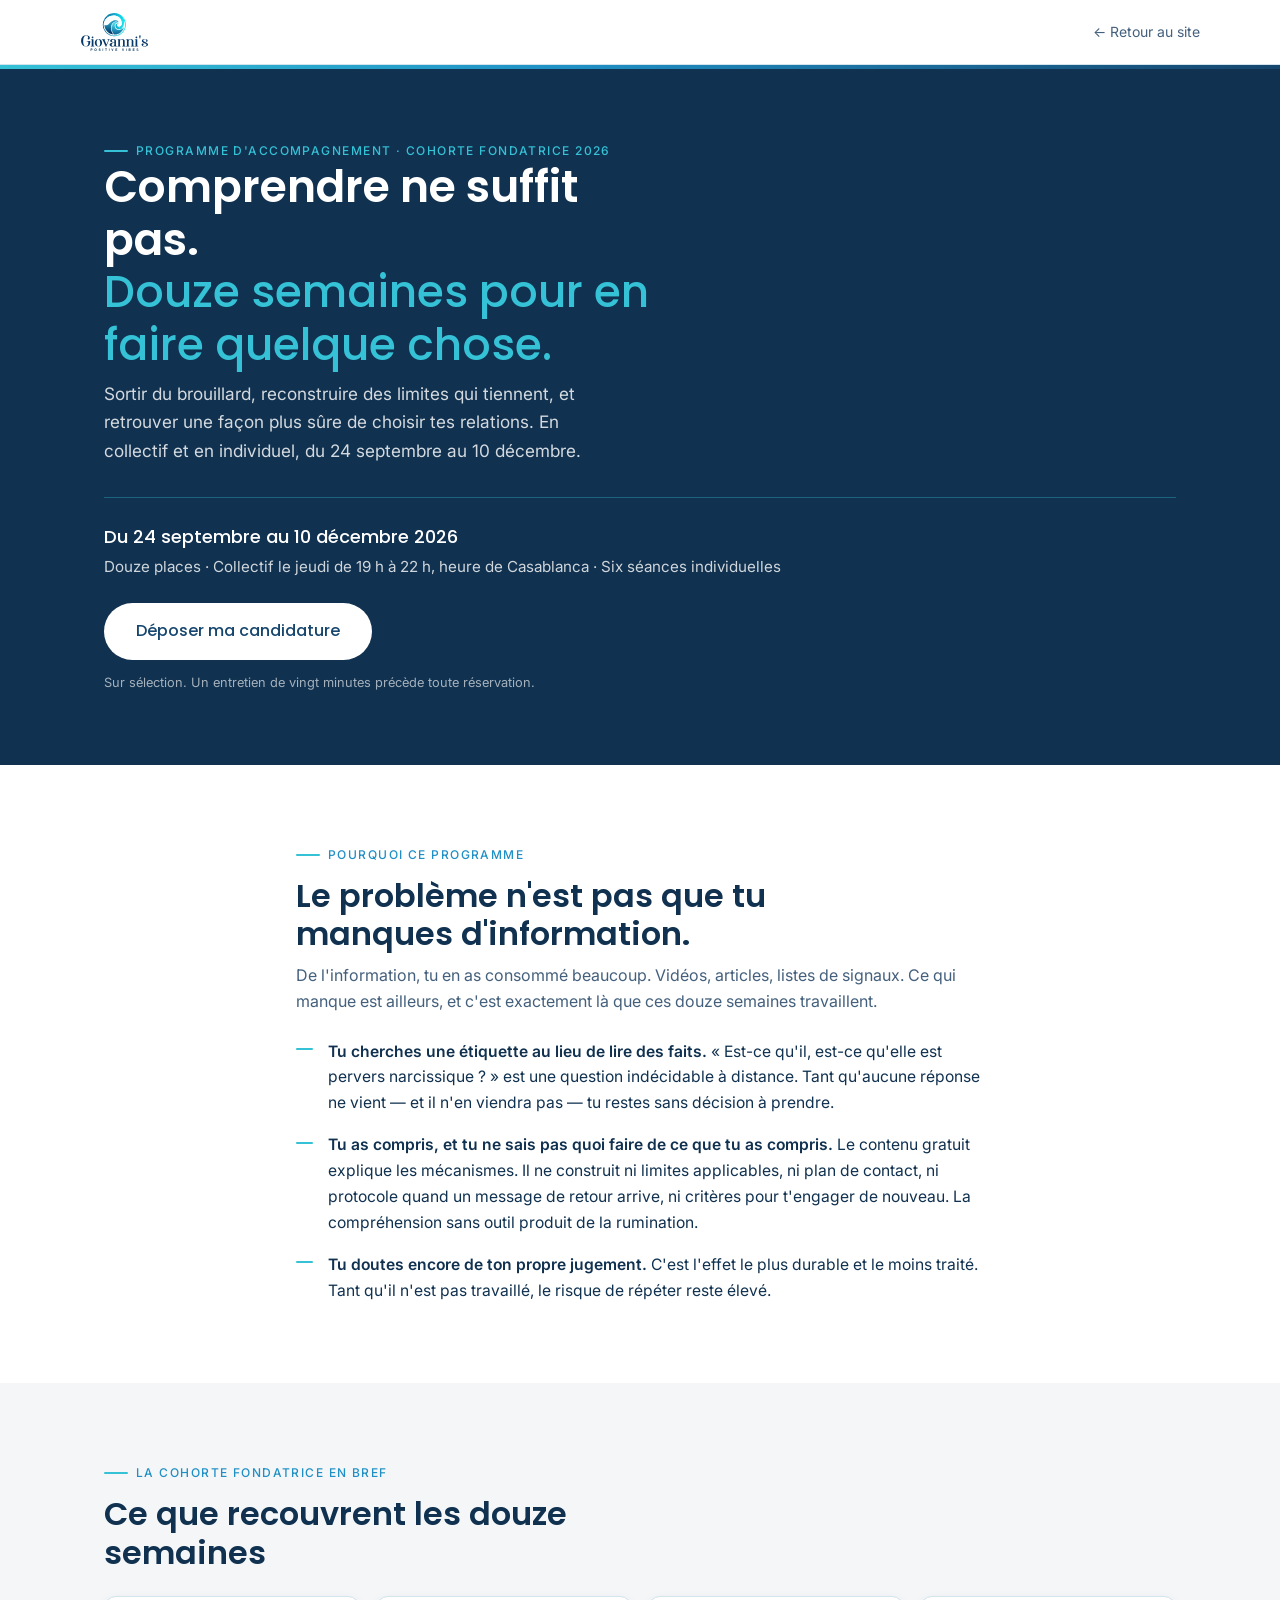
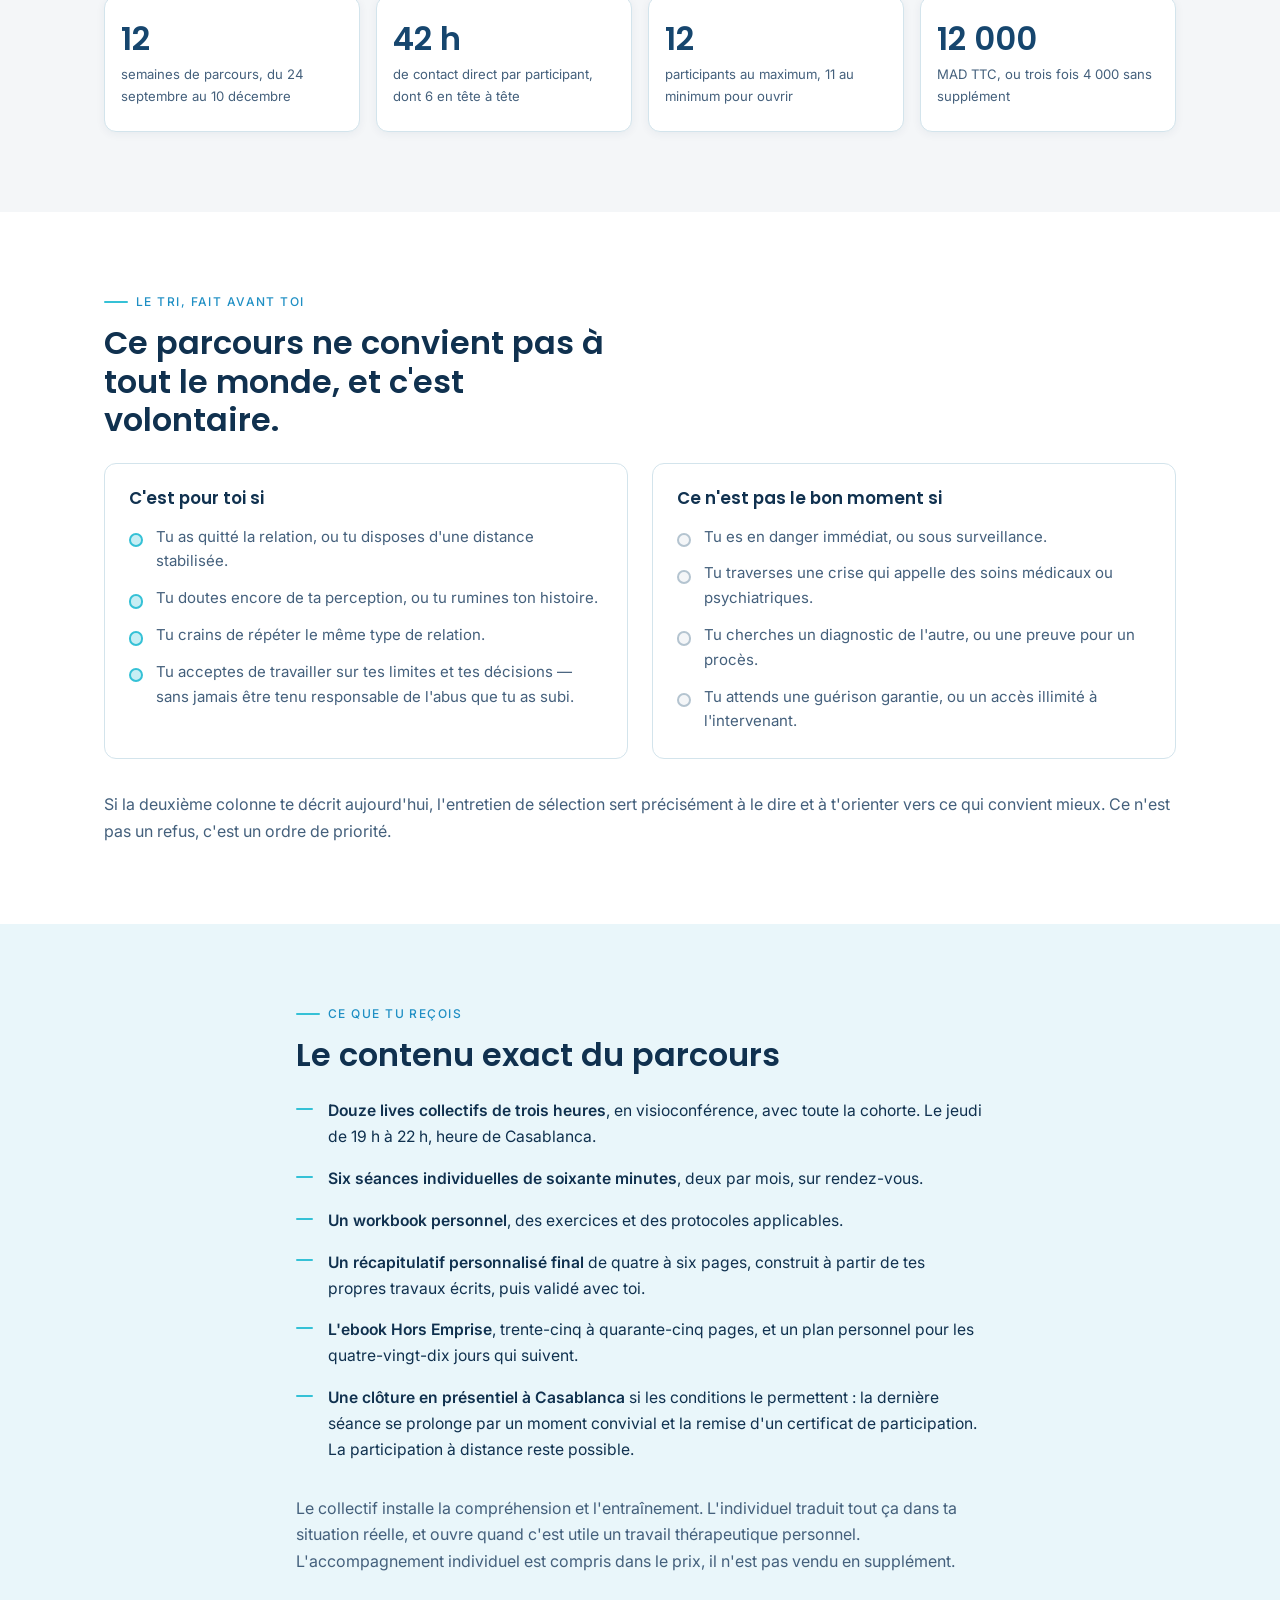
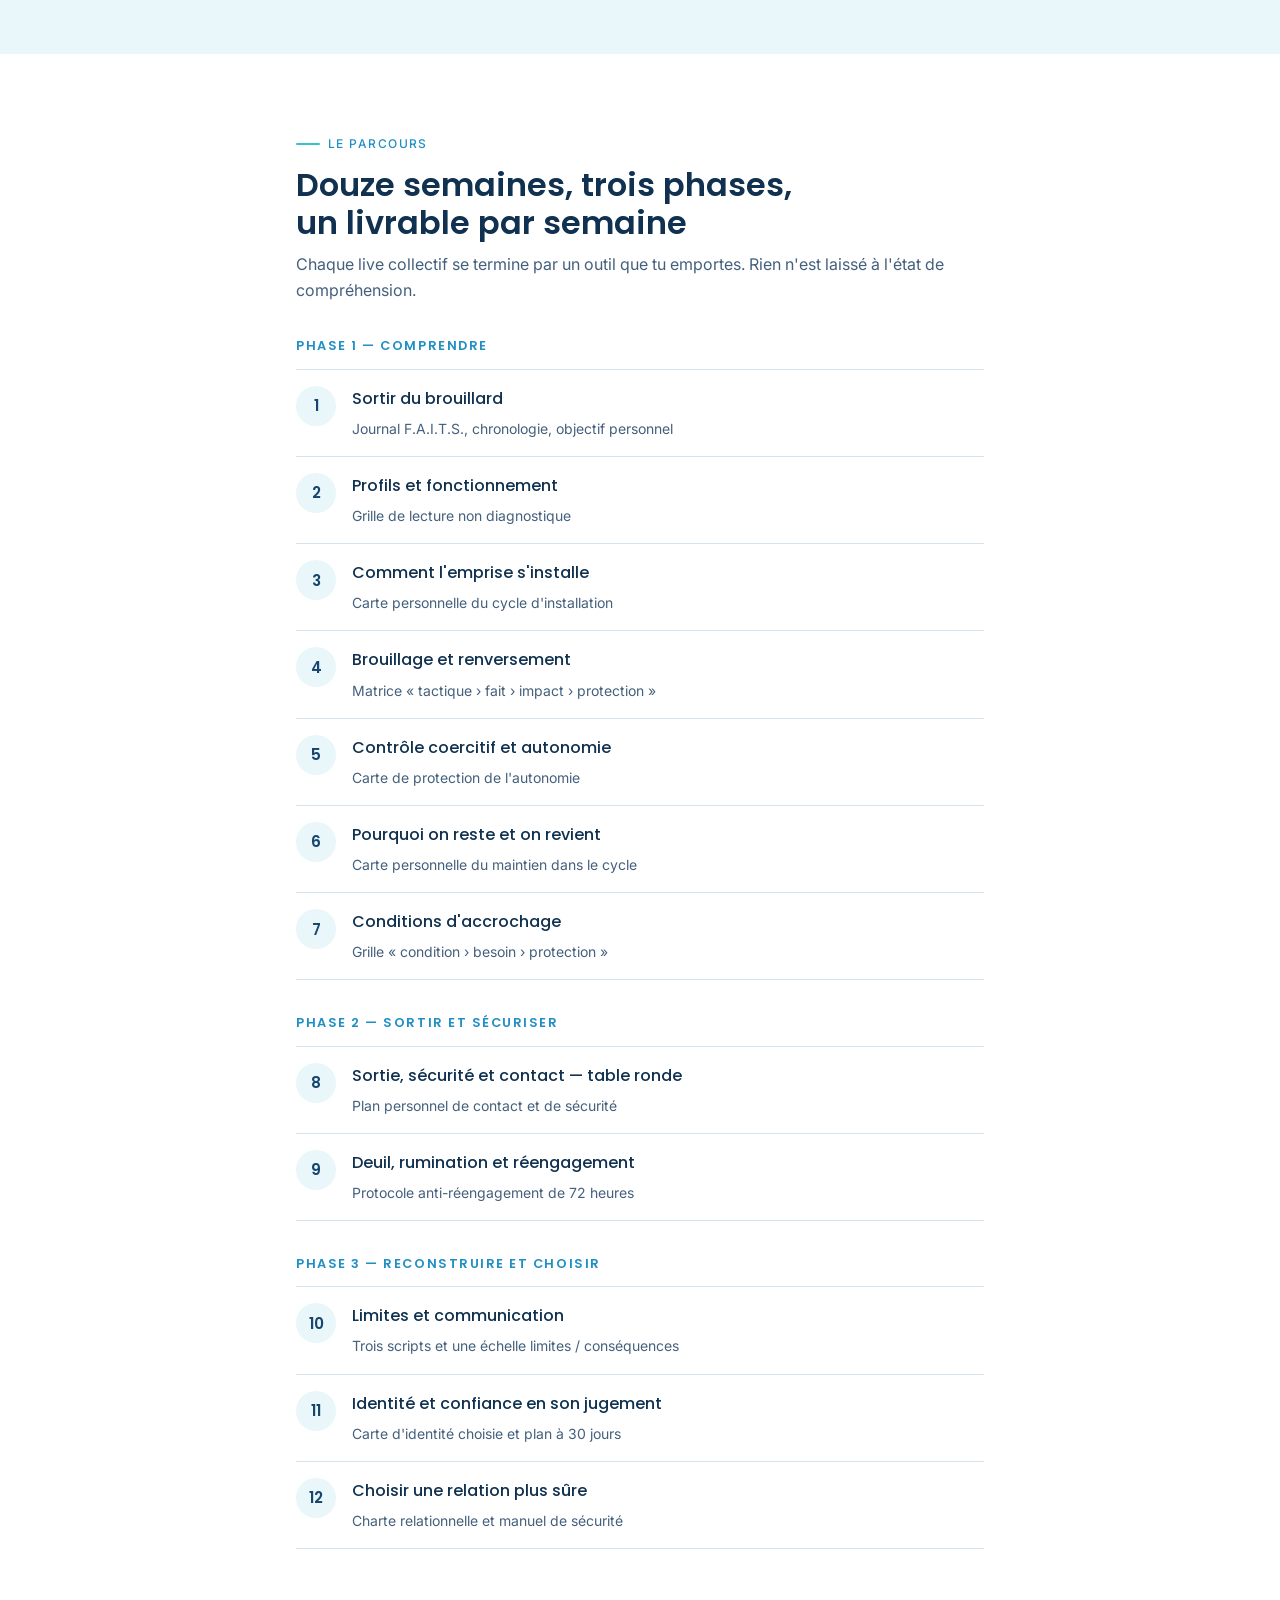
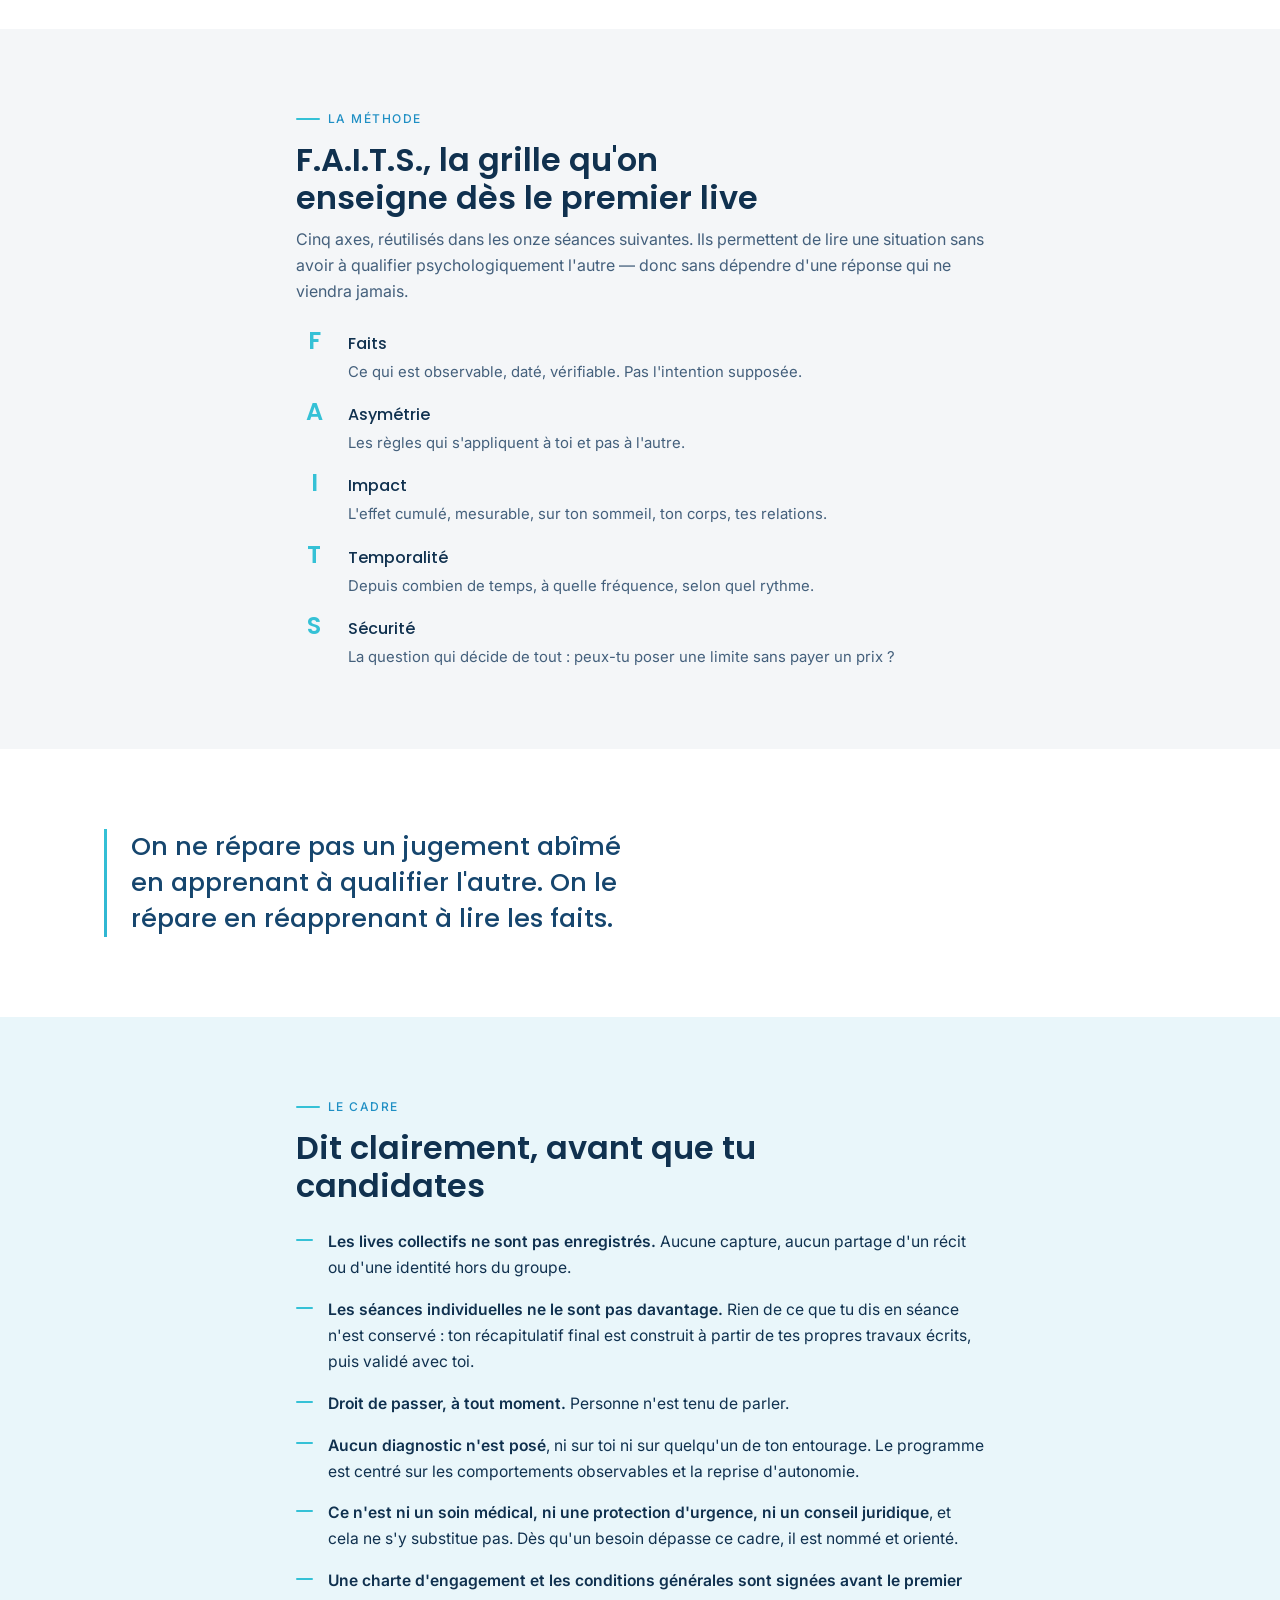
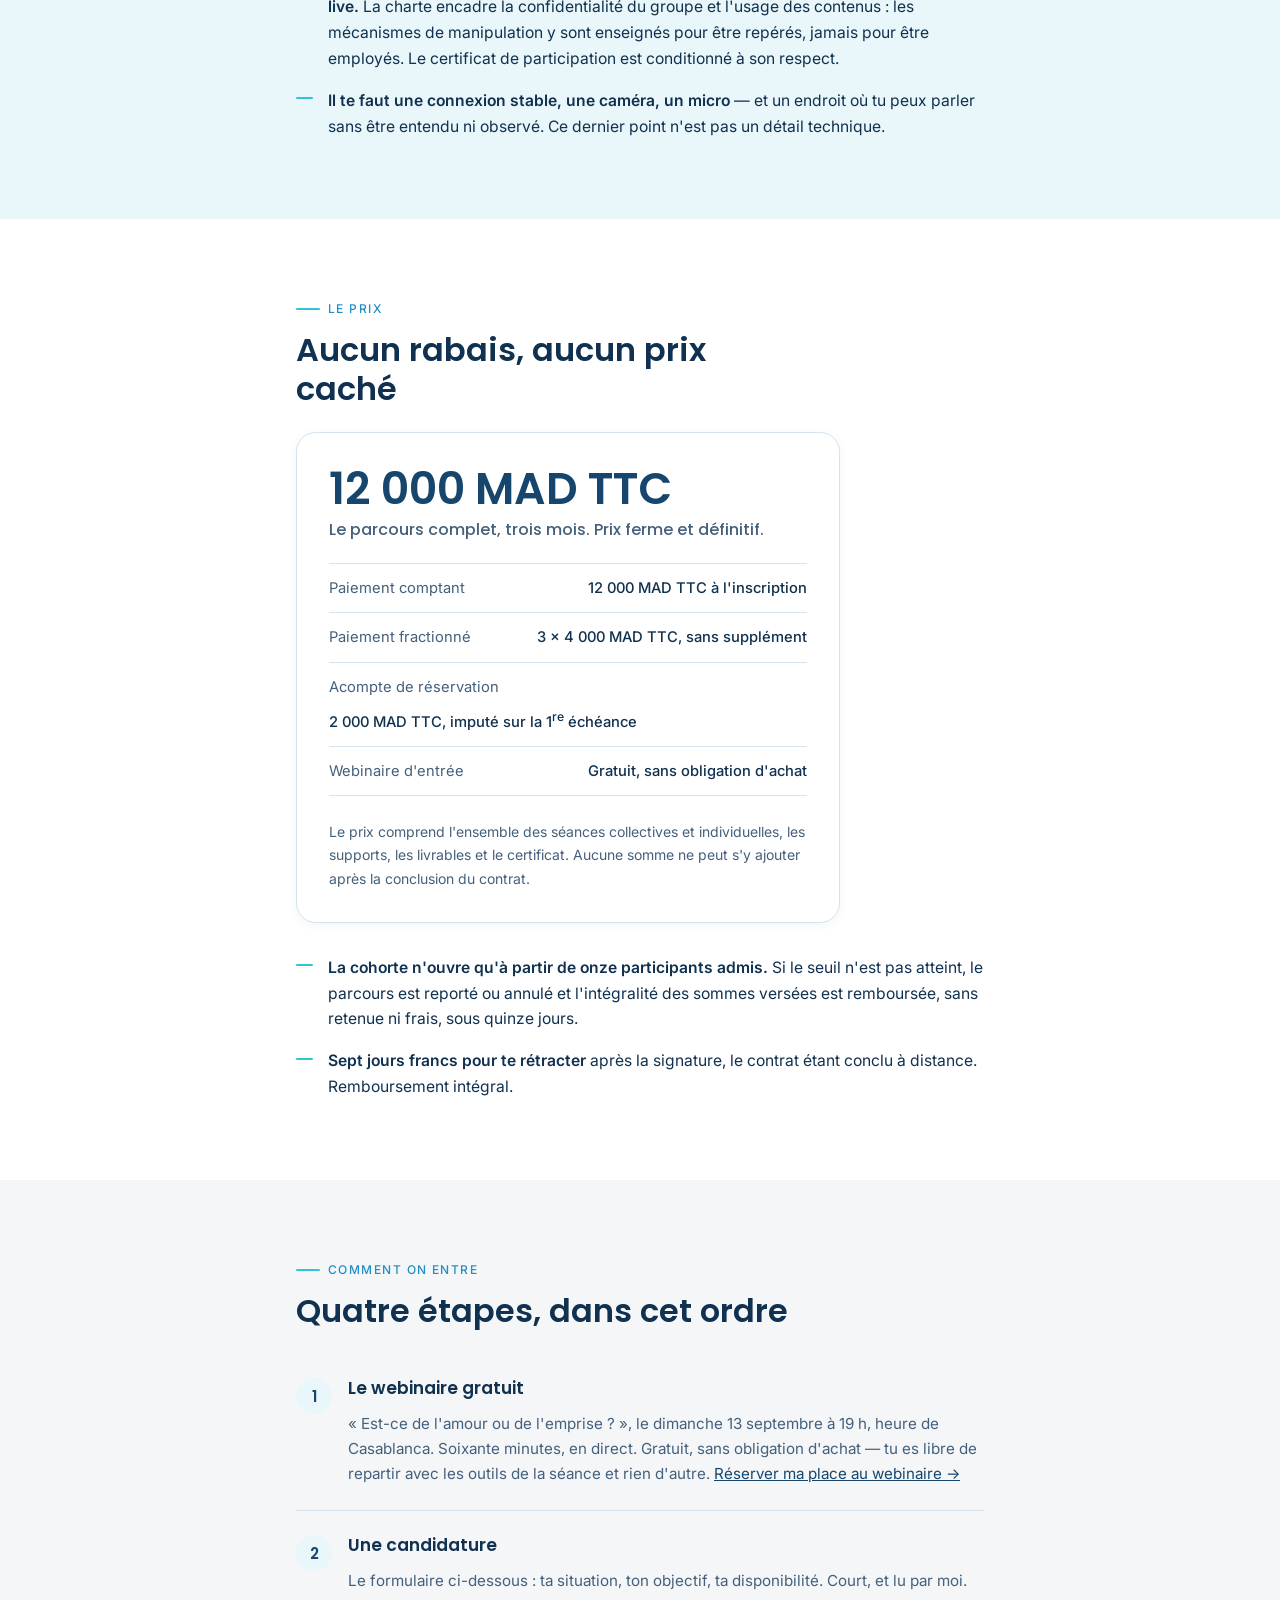
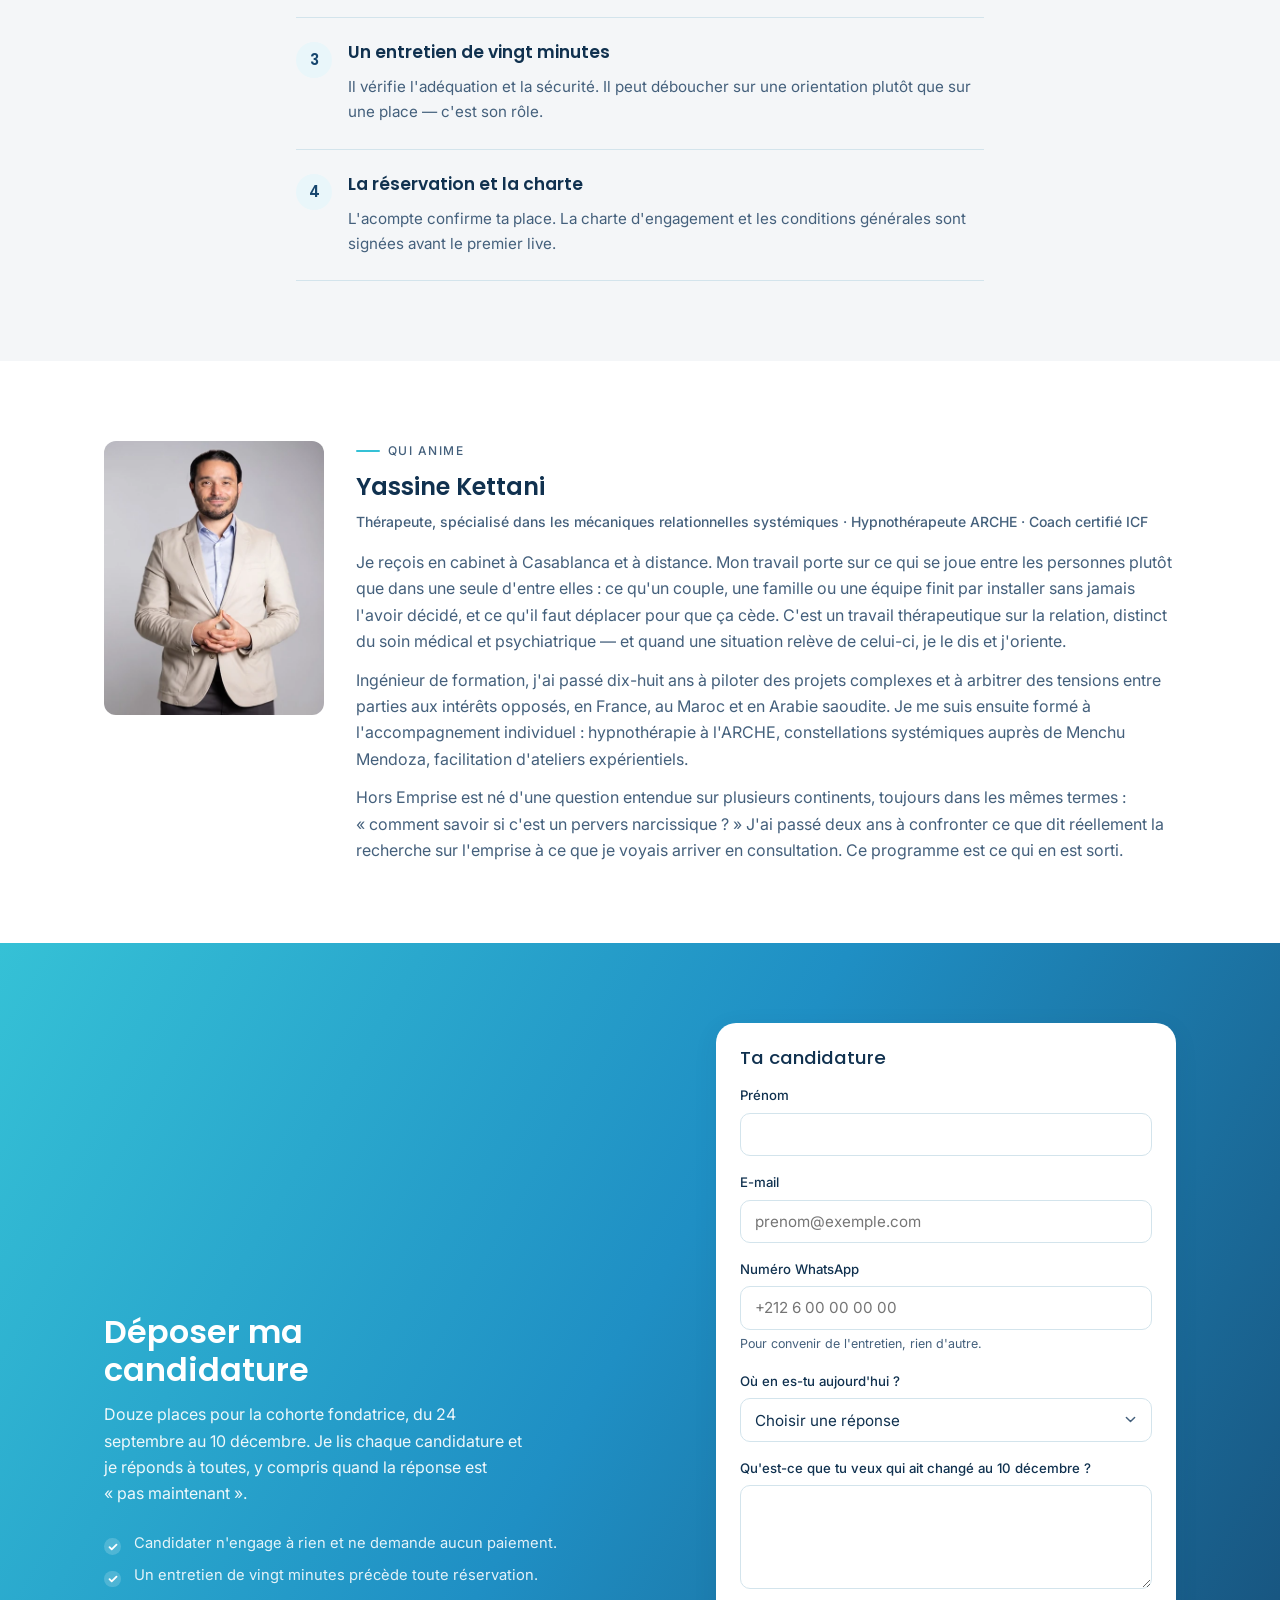
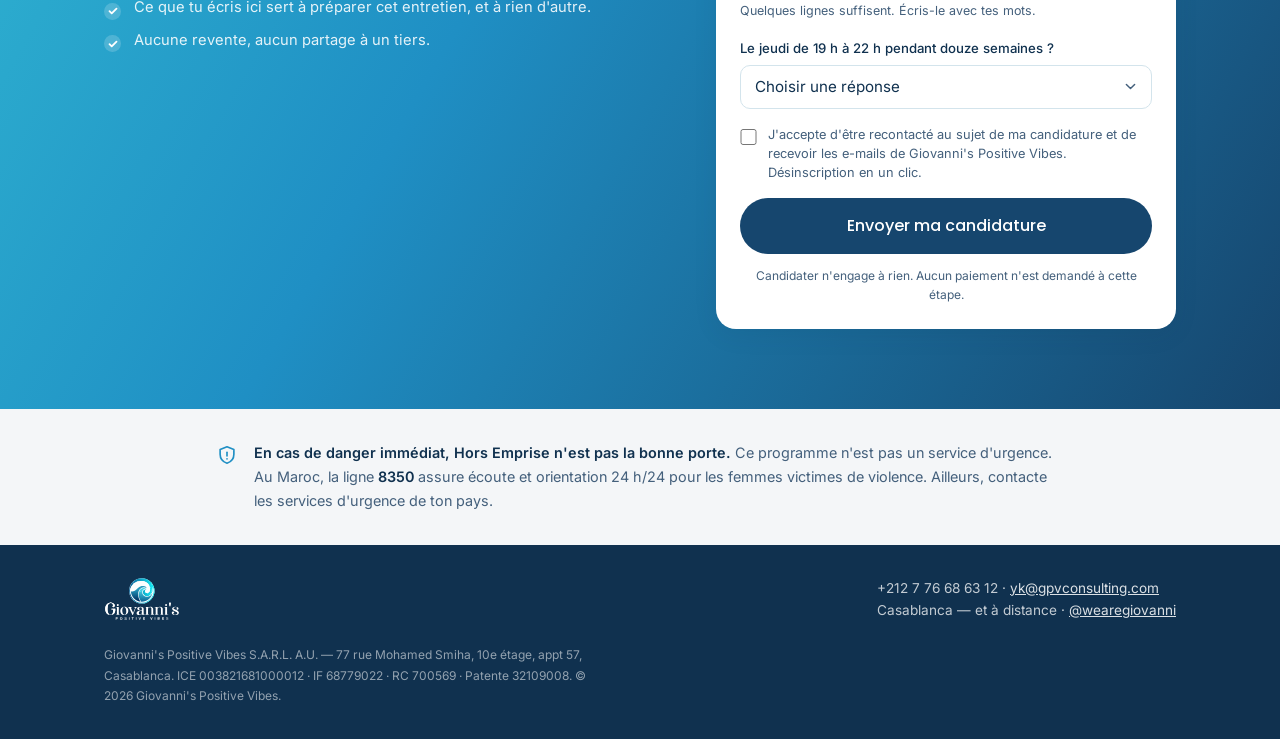
==== commit 3bc30350: "Programme : préciser la durée du webinaire d'entrée Soixante minutes, comme /webinaire et son e-mail" ====
--- a/site/programme/index.html
+++ b/site/programme/index.html
@@ -226,7 +226,7 @@
     <ul class="etapes">
       <li>
         <h3>Le webinaire gratuit</h3>
-        <p>«&nbsp;Est-ce de l'amour ou de l'emprise&nbsp;?&nbsp;», le dimanche 13 septembre à 19&nbsp;h. Gratuit, sans obligation d'achat — tu es libre de repartir avec les outils de la séance et rien d'autre. <a href="../webinaire/">Réserver ma place au webinaire →</a></p>
+        <p>«&nbsp;Est-ce de l'amour ou de l'emprise&nbsp;?&nbsp;», le dimanche 13 septembre à 19&nbsp;h, heure de Casablanca. Soixante minutes, en direct. Gratuit, sans obligation d'achat — tu es libre de repartir avec les outils de la séance et rien d'autre. <a href="../webinaire/">Réserver ma place au webinaire →</a></p>
       </li>
       <li>
         <h3>Une candidature</h3>
